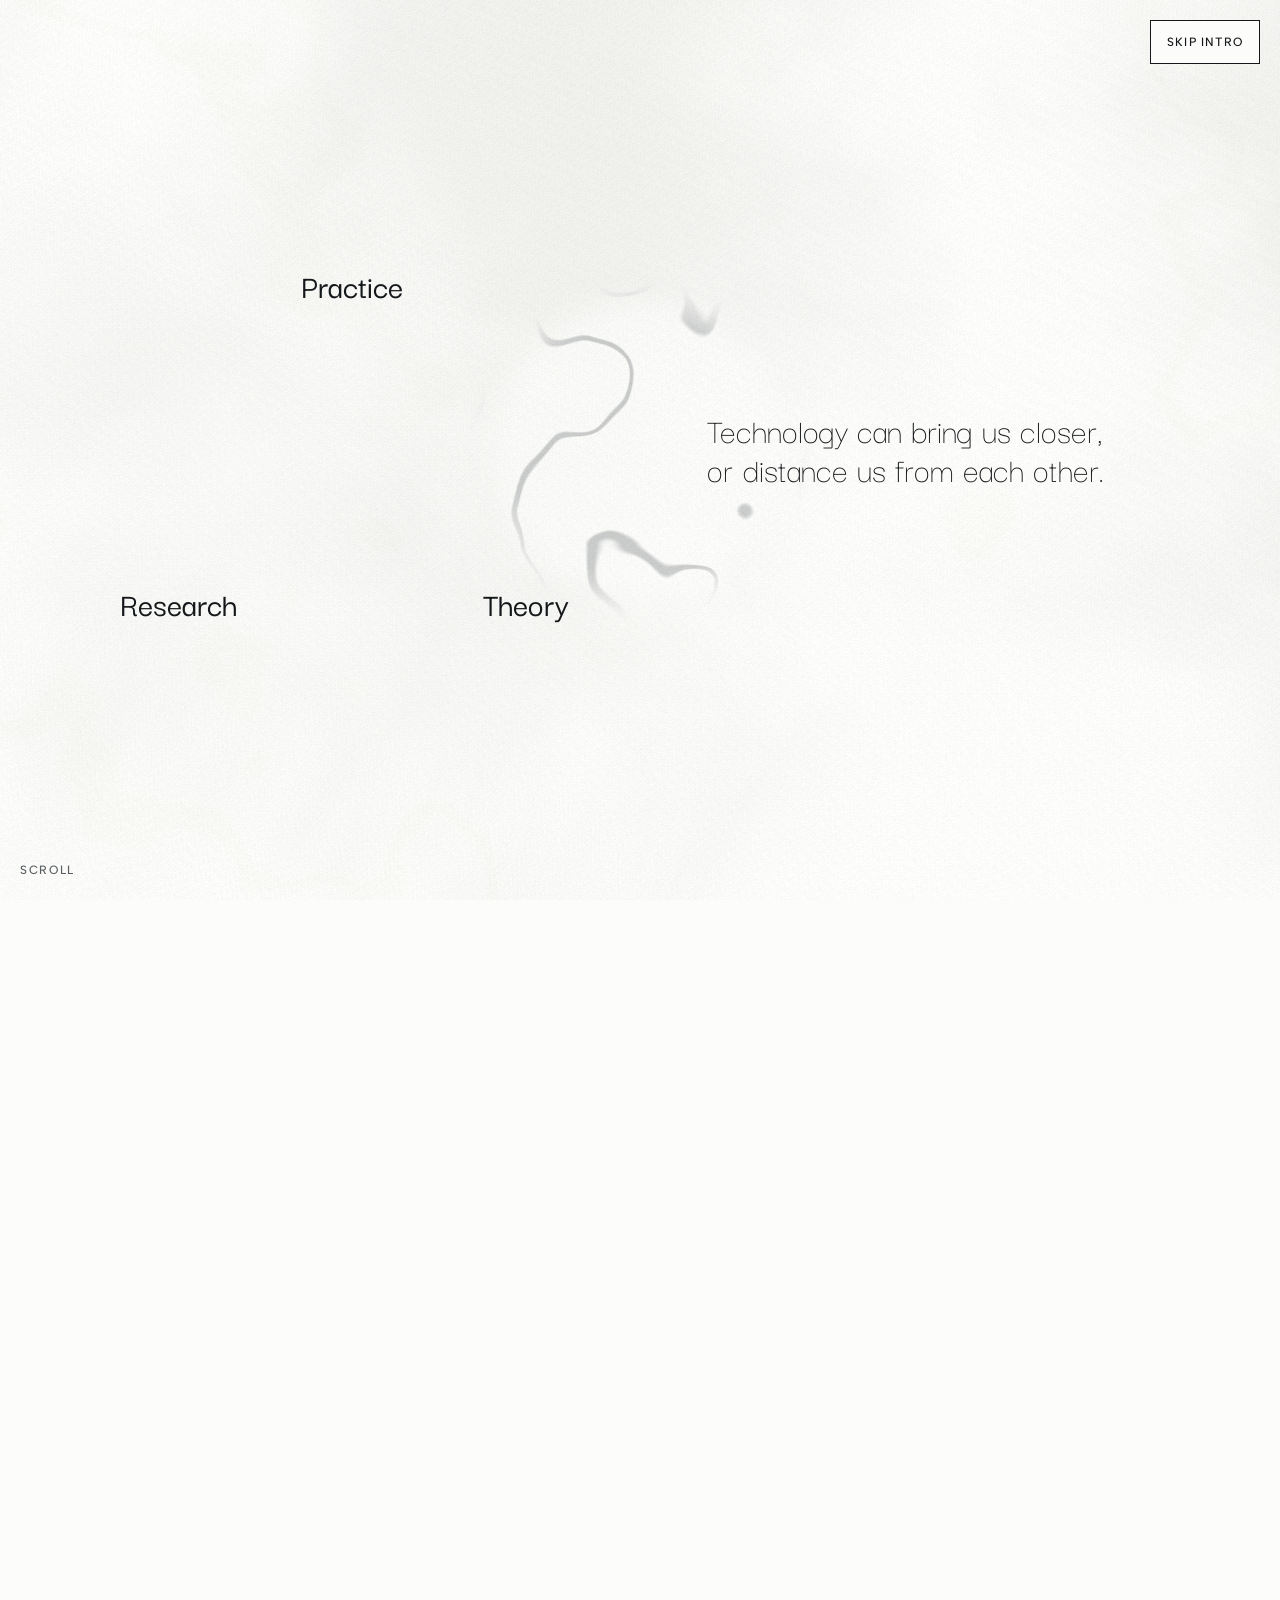
==== index.html @ 190698e1 "Add portfolio site and design materials The live site sits at the repo root for GitHub Pages: index." ====
<!doctype html>
<html lang="en" data-theme="land">
<head>
<meta charset="utf-8">
<meta name="viewport" content="width=device-width, initial-scale=1, viewport-fit=cover">
<title>Peter Huang — UX research &amp; design</title>
<meta name="description" content="Peter Huang: UX researcher with a background in psychology, digital media, and design. NYU, B.S. Applied Psychology. Based in Orange County, California.">
<meta property="og:title" content="Peter Huang — UX research &amp; design">
<meta property="og:description" content="How we design safer systems and more pleasurable experiences.">
<meta property="og:type" content="website">
<script>try{let t=localStorage.getItem('ph-theme');t={light:'land',dark:'sea',fx:'sky'}[t]||t;if(t)document.documentElement.dataset.theme=t}catch(e){}</script>
<link rel="preconnect" href="https://fonts.googleapis.com"><link rel="preconnect" href="https://fonts.gstatic.com" crossorigin>
<link rel="stylesheet" href="https://fonts.googleapis.com/css2?family=Albert+Sans:wght@400;500&family=Darker+Grotesque:wght@300;500;600&display=swap">
<link rel="stylesheet" href="shared/core.css">
<link rel="stylesheet" href="site/app.css">
</head>
<body>
<canvas class="fog" id="gl" aria-hidden="true"></canvas>
<header class="rail">
  <a class="home-link" href="#home" aria-label="Peter Huang, home"><span class="sig" aria-hidden="true"></span><span class="role">UX research &amp; design</span></a>
  <nav aria-label="Main"><ul class="nav4" id="nav4"></ul></nav>
  <nav class="sub" id="sub" aria-label="In this section" hidden><span class="track" aria-hidden="true"><i id="prog"></i></span><ol id="sub-list"></ol></nav>
  <div class="rail-foot"><a id="rail-mail" href="#contact"></a><a id="rail-cv" href="#" target="_blank" rel="noopener">Résumé (PDF)</a><button class="replay" id="replay" type="button">Replay intro</button></div>
  <div class="themes" role="group" aria-label="Theme"></div>
</header>
<main id="main" tabindex="-1"></main>
<section class="story" id="story" hidden aria-label="Introduction"></section>
<script src="shared/core.js"></script>
<script src="site/app.js"></script>
</body>
</html>
---- shared/core.css ----
/* Presence system — shared by every branch. Fog, ink and one lichen accent; square everything. */
:root{
  --fog:#DADDD7; --mist:#EEF0EB; --ink:#15181A; --graphite:#585E62; --lichen:#5F6E2E; --rule:#15181A38;
  --display:"Darker Grotesque","Albert Sans",ui-sans-serif,sans-serif;
  --body:"Albert Sans",ui-sans-serif,sans-serif;
  --gut:max(20px, env(safe-area-inset-left,0px));
  --gutR:max(20px, env(safe-area-inset-right,0px));
  color-scheme:light;
}
*{box-sizing:border-box;border-radius:0}
[hidden]{display:none!important}
html,body{margin:0}
body{background:var(--mist);color:var(--ink);font:400 16px/1.5 var(--body);overflow-x:hidden}
::selection{background:var(--lichen);color:var(--mist)}
canvas.fog{position:fixed;inset:0;width:100%;height:100%;display:block;z-index:0}
.name{font:600 22px/1 var(--display);letter-spacing:.01em;margin:0}
.role,.label{font:500 12px/1.2 var(--body);text-transform:uppercase;letter-spacing:.14em;color:var(--graphite)}

/* controls */
.btn{all:unset;box-sizing:border-box;cursor:pointer;min-height:44px;padding:0 16px;display:inline-flex;align-items:center;gap:10px;
  border:1px solid var(--ink);font:500 12px/1 var(--body);letter-spacing:.1em;text-transform:uppercase;background:var(--mist);color:var(--ink)}
.btn:hover,.btn[aria-pressed="true"],.btn[aria-expanded="true"]{background:var(--ink);color:var(--mist)}
.btn:focus-visible,button:focus-visible,a:focus-visible,input:focus-visible{outline:2px solid var(--lichen);outline-offset:3px}
.btn.is-off{cursor:not-allowed;opacity:.5}
.btn.is-off:hover{background:var(--mist);color:var(--ink)}
a{color:var(--ink);text-underline-offset:4px}

/* slide-over sheet */
.sheet{position:fixed;z-index:20;top:0;right:0;bottom:0;width:min(640px,100%);background:var(--mist);border-left:1px solid var(--ink);overflow:auto;
  padding:max(24px,env(safe-area-inset-top,0px)) var(--gutR) 48px 36px;
  transform:translateX(24px);opacity:0;visibility:hidden;transition:opacity .4s ease-out,transform .6s cubic-bezier(.2,.7,.2,1),visibility 0s .6s}
.sheet.on{opacity:1;transform:none;visibility:visible;transition:opacity .4s ease-out,transform .6s cubic-bezier(.2,.7,.2,1)}
.sheet-bar{display:flex;justify-content:space-between;align-items:center;gap:12px}
@media (max-width:700px){.sheet{padding-left:var(--gut)}}

/* case + profile content */
.c-t{font:500 clamp(48px,6vw,84px)/.9 var(--display);margin:48px 0 12px;text-wrap:balance;letter-spacing:-.005em}
.c-t.long{font-size:clamp(36px,4.2vw,58px);line-height:.95}
.c-line{font-size:18px;margin:0 0 28px;max-width:42ch}
.c-meta{display:grid;grid-template-columns:repeat(auto-fill,minmax(120px,1fr));gap:14px 20px;margin:0 0 28px;padding:16px 0;border-block:1px solid var(--rule)}
.c-meta div{display:grid;gap:4px} .c-meta dt{font:500 11px/1.3 var(--body);text-transform:uppercase;letter-spacing:.14em;color:var(--graphite)} .c-meta dd{margin:0;font-size:15px}
.fig{aspect-ratio:4/3;max-width:100%;border:1px solid var(--ink);display:grid;place-items:end start;padding:12px;margin:0 0 32px;
  background:repeating-linear-gradient(135deg,transparent 0 11px,#15181A1c 11px 12px);
  font:500 11px/1 var(--body);letter-spacing:.14em;text-transform:uppercase;color:var(--graphite)}
.c-sec{display:grid;grid-template-columns:120px minmax(0,1fr);gap:8px 24px;padding:20px 0;border-top:1px solid var(--rule)}
.c-sec h3{margin:0;font:500 12px/1.6 var(--body);text-transform:uppercase;letter-spacing:.14em;color:var(--graphite)}
.c-sec p{margin:0;max-width:62ch}
.c-paper{margin:24px 0 0}
@media (max-width:560px){.c-sec{grid-template-columns:1fr}}

/* profile */
.pf-top{display:grid;grid-template-columns:150px minmax(0,1fr);gap:24px;align-items:start;margin:0 0 12px}
.pf-top .fig{aspect-ratio:4/5;margin:0}
.me{list-style:none;margin:0;padding:0;display:grid;grid-template-columns:1fr 1fr;gap:12px 20px}
.me b{display:block;font:500 21px/1.05 var(--display)} .me span{font-size:13px;color:var(--graphite)}
@media (max-width:560px){.pf-top{grid-template-columns:1fr}.pf-top .fig{width:150px}}

.tracks{list-style:none;margin:0;padding:0;display:grid}
.trk{all:unset;box-sizing:border-box;cursor:pointer;width:100%;min-height:48px;display:grid;grid-template-columns:28px minmax(0,1fr) auto auto;gap:12px;align-items:center;
  border-bottom:1px solid var(--rule);padding:6px 0}
.trk:hover .tt{text-decoration:underline;text-underline-offset:4px}
.trk .tt{font:500 22px/1.1 var(--display)} .trk .tn{font-size:13px;color:var(--graphite)} .trk .td{font-size:13px;font-variant-numeric:tabular-nums;color:var(--graphite);min-width:36px;text-align:right}
.glyph{width:28px;height:28px;border:1px solid var(--ink);display:grid;place-items:center}
.glyph::before{content:"";width:9px;height:10px;background:var(--ink);clip-path:polygon(0 0,100% 50%,0 100%)}
.trk[aria-pressed="true"] .glyph{background:var(--ink)}
.trk[aria-pressed="true"] .glyph::before{background:var(--mist);clip-path:polygon(0 0,35% 0,35% 100%,0 100%,0 0,65% 0,100% 0,100% 100%,65% 100%,65% 0)}
.bar{display:grid;grid-template-columns:minmax(0,1fr) auto;gap:12px;align-items:center;padding-top:12px;font-size:13px;font-variant-numeric:tabular-nums;color:var(--graphite)}
.bar input{-webkit-appearance:none;appearance:none;width:100%;height:24px;background:transparent;margin:0;cursor:pointer}
.bar input::-webkit-slider-runnable-track{height:2px;background:linear-gradient(var(--ink),var(--ink)) 0/var(--p,0%) 100% no-repeat,var(--rule)}
.bar input::-moz-range-track{height:2px;background:var(--rule)} .bar input::-moz-range-progress{height:2px;background:var(--ink)}
.bar input::-webkit-slider-thumb{-webkit-appearance:none;width:10px;height:14px;background:var(--ink);margin-top:-6px;border:0}
.bar input::-moz-range-thumb{width:10px;height:14px;background:var(--ink);border:0;border-radius:0}

.photos{list-style:none;margin:0;padding:0;display:grid;grid-template-columns:repeat(3,1fr);gap:6px}
.ph{all:unset;cursor:pointer;display:block;aspect-ratio:1;overflow:hidden;border:1px solid transparent}
.ph img{width:100%;height:100%;object-fit:cover;display:block;transition:opacity .3s ease-out}
.ph:hover img{opacity:.82} .ph:focus-visible{outline:2px solid var(--lichen);outline-offset:2px}

.lb{position:fixed;inset:0;z-index:40;background:#15181Af2;display:grid;grid-template-rows:auto minmax(0,1fr);color:var(--mist);
  padding:max(16px,env(safe-area-inset-top,0px)) var(--gutR) max(16px,env(safe-area-inset-bottom,0px)) var(--gut)}
.lb-bar{display:flex;justify-content:space-between;align-items:center;gap:8px;font-size:13px;font-variant-numeric:tabular-nums}
.lb-bar div{display:flex;gap:8px}
.lb .btn{background:transparent;color:var(--mist);border-color:var(--mist)} .lb .btn:hover{background:var(--mist);color:var(--ink)}
.lb img{max-width:100%;max-height:100%;object-fit:contain;place-self:center;margin-top:16px}

/* design-system strip */
.spec{background:var(--mist);border:1px solid var(--ink);padding:12px;width:176px;font:500 11px/1.3 var(--body);letter-spacing:.06em;display:grid;gap:8px}
.sw{display:grid;grid-template-columns:22px 1fr;gap:8px;align-items:center;text-transform:uppercase}
.sw i{width:22px;height:22px;border:1px solid var(--ink)}
.spec .ty{border-top:1px solid var(--ink);padding-top:8px;display:grid;gap:2px}
.spec .ty b{font:600 26px/1 var(--display)} .spec .ty span{font:400 13px/1.2 var(--body)}

@media (prefers-reduced-motion:reduce){*{transition:none!important}}
---- site/app.css ----
/* Site — Split Pane. Rail with four buttons; one page of work at a time. Three themes from Peter's curated images. */
html[data-theme="land"]{--t0:#E8EAE4;--t1:#DADDD7;--t2:#E9DFD3;--t3:#D9CDBF;--glyph:#15181A;--mist:#FCFCFA;--fog:#DADDD7;--ink:#15181A;--graphite:#585E62;--lichen:#5F6E2E;--earth:#7A5636;--halo:#7A5636;--rule:#15181A33;color-scheme:light}
html[data-theme="sea"]{--mist:#0D3640;--fog:#1A5E68;--ink:#F5FCFA;--graphite:#DDEFEC;--lichen:#9FE0D2;--earth:#9FE0D2;--halo:#9FE0D2;--rule:#EEF8F630;--t0:#14505A;--t1:#1E6873;--t2:#2C7F86;--t3:#3F8C8F;--glyph:#EEF8F6;color-scheme:dark}
body{transition:background-color .5s ease-out,color .5s ease-out}
:root{--rail:min(30vw,360px)}
[tabindex="-1"]:focus{outline:none}

.rail{position:fixed;z-index:5;top:0;left:0;bottom:0;width:var(--rail);display:grid;grid-template-rows:auto auto 1fr auto auto;gap:24px;
  padding:max(28px,env(safe-area-inset-top,0px)) 28px max(24px,env(safe-area-inset-bottom,0px)) var(--gut)}
.home-link{text-decoration:none;display:block;color:var(--ink)}
.sig{display:block;width:min(100%,190px);aspect-ratio:414/143;background:var(--ink);-webkit-mask:url(../media/signature.png) left center/contain no-repeat;mask:url(../media/signature.png) left center/contain no-repeat}
.home-link .role{display:block;margin-top:12px}
.home-link:hover .sig{opacity:.75}
.nav4{display:grid;gap:6px;margin:0;padding:0;list-style:none}
.nav4 a{display:flex;justify-content:space-between;align-items:center;min-height:48px;padding:0 14px;border:1px solid var(--ink);text-decoration:none;
  font:500 13px/1 var(--body);letter-spacing:.1em;text-transform:uppercase;background:var(--mist);color:var(--ink);transition:background .2s,color .2s}
.nav4 a span{font-variant-numeric:tabular-nums;color:var(--graphite);letter-spacing:.04em}
.nav4 a:hover{background:var(--fog)}
.nav4 a[aria-current="page"]{background:var(--ink);color:var(--mist)} .nav4 a[aria-current="page"] span{color:var(--mist);opacity:.7}
.sub{display:grid;grid-template-columns:2px minmax(0,1fr);gap:0 16px;align-content:start}
.sub .track{background:var(--rule);position:relative} .sub .track i{position:absolute;inset:0;background:var(--ink);transform-origin:top;transform:scaleY(var(--p,0))}
.sub ol{list-style:none;margin:0;padding:0;display:grid;gap:2px}
.sub a{display:flex;align-items:center;min-height:32px;text-decoration:none;color:var(--graphite);font:500 20px/1.1 var(--display);transition:color .2s,transform .4s cubic-bezier(.2,.7,.2,1)}
.sub a:hover{color:var(--ink)} .sub a[aria-current="page"],.sub a.on{color:var(--ink);transform:translateX(6px)}
.rail-foot{display:grid;gap:0;font-size:14px;align-content:end}
.rail-foot a{color:var(--ink);display:flex;align-items:center;min-height:44px;width:max-content;max-width:100%;overflow-wrap:anywhere}
.replay{all:unset;cursor:pointer;font-size:13px;color:var(--graphite);text-decoration:underline;text-underline-offset:4px;width:max-content;min-height:44px;display:flex;align-items:center}
.replay:hover{color:var(--ink)}

/* theme toggle: one square swatch, split into the two colours of the theme it switches to */
.themes{display:flex;gap:6px}
.th{all:unset;box-sizing:border-box;cursor:pointer;width:44px;height:44px;border:1px solid var(--ink);padding:3px;background:var(--mist);display:grid}
.th i{display:block;width:100%;height:100%}
.th:focus-visible{outline:2px solid var(--lichen);outline-offset:3px}
.th[data-t="land"] i{background:linear-gradient(135deg,#DADDD7 0 50%,#7A5636 50%)}
.th[data-t="sea"] i{background:linear-gradient(135deg,#0D3640 0 50%,#7FD3D6 50%)}

main{position:relative;z-index:1;margin-left:var(--rail);width:min(860px,calc(100% - var(--rail)));
  padding:max(28px,env(safe-area-inset-top,0px)) var(--gutR) 24vh 44px;outline:none}
.page{animation:pagein .55s cubic-bezier(.2,.7,.2,1)}
.page.leaving{animation:pageout .22s ease-in forwards}
@keyframes pagein{from{opacity:0;transform:translateY(10px)}to{opacity:1;transform:none}}
@keyframes pageout{to{opacity:0;transform:translateY(-6px)}}

.ph1{font:300 clamp(56px,7vw,112px)/.88 var(--display);margin:0 0 14px;letter-spacing:-.01em;text-wrap:balance}
.greet{font-size:clamp(52px,6.4vw,104px);max-width:12ch}
.greet span{display:block}
.mission{font-size:clamp(19px,1.7vw,24px);line-height:1.4;max-width:34ch;margin:22px 0 22px}
.cred{list-style:none;margin:0 0 64px;padding:0;display:flex;flex-wrap:wrap;gap:6px 0;font:500 12px/1.4 var(--body);letter-spacing:.12em;text-transform:uppercase;color:var(--graphite)}
.cred li:not(:last-child)::after{content:"·";margin:0 10px}
.ph1+.label,.ph1+.work{margin-top:40px}
.lede{font-size:clamp(18px,1.6vw,22px);line-height:1.4;max-width:36ch;margin:0 0 56px}
.idx{list-style:none;margin:0 0 56px;padding:0}
.idx li{border-top:1px solid var(--rule)} .idx li:last-child{border-bottom:1px solid var(--rule)}
.idx a{display:grid;grid-template-columns:minmax(0,1fr) auto;gap:20px;align-items:baseline;padding:14px 0;text-decoration:none;min-height:44px;color:var(--ink)}
.idx .t{font:500 clamp(24px,2.6vw,38px)/1.02 var(--display);transition:transform .45s cubic-bezier(.2,.7,.2,1)}
.idx .k{font:500 12px/1 var(--body);letter-spacing:.14em;text-transform:uppercase;color:var(--graphite);white-space:nowrap}
.idx a:hover .t,.idx a:focus-visible .t{transform:translateX(10px)}
.idx-h{display:flex;justify-content:space-between;align-items:baseline;margin:0 0 8px}
.idx-h a{font-size:14px;color:var(--ink);display:inline-flex;align-items:center;min-height:44px}
.group{margin:64px 0 0}

.work{padding:36px 0 44px;border-top:1px solid var(--rule)}
.work h2{margin:0 0 10px;font:300 clamp(52px,6vw,92px)/.9 var(--display);text-wrap:balance}
.work.r h2{font:500 clamp(30px,3.2vw,48px)/1 var(--display)}
.work .line{margin:0 0 20px;font-size:18px;max-width:46ch}
.work .fig{aspect-ratio:16/9;margin:0 0 20px}
.row{display:flex;flex-wrap:wrap;gap:12px 28px;align-items:center}
.tag{font:500 12px/1 var(--body);letter-spacing:.14em;text-transform:uppercase;color:var(--graphite)}

.back{margin:0 0 8px}
.case .c-t{margin-top:28px}
.case .fig.hero{aspect-ratio:16/9}
.pager{display:grid;grid-template-columns:1fr 1fr;gap:6px;margin-top:56px}
.pager a{display:grid;gap:6px;padding:18px;border:1px solid var(--ink);text-decoration:none;min-height:44px;color:var(--ink)}
.pager a:hover{background:var(--ink);color:var(--mist)} .pager a:hover .label{color:var(--mist)}
.pager a:last-child{text-align:right}
.pager b{font:500 26px/1 var(--display)}

/* résumé */
.cv{display:grid;gap:22px}
.cv-top{display:flex;justify-content:space-between;align-items:center;gap:12px;margin:0;font-size:14px;color:var(--graphite)}
.cv-list{list-style:none;margin:0;padding:0;display:grid;gap:18px}
.cv-h{display:flex;justify-content:space-between;gap:12px;align-items:baseline}
.cv-h b{font:500 22px/1.1 var(--display)} .cv-h span{font-size:13px;color:var(--graphite);white-space:nowrap;font-variant-numeric:tabular-nums}
.cv-org{margin:2px 0 6px;font-size:14px;color:var(--graphite)}
.cv ul{margin:0;padding-left:18px;font-size:15px;display:grid;gap:3px}
.cv-ed p{margin:4px 0 0;font-size:15px} .cv-muted{color:var(--graphite);font-size:14px!important}
.cv-skills{margin:0;display:grid;gap:10px} .cv-skills dt{font:500 11px/1.6 var(--body);text-transform:uppercase;letter-spacing:.14em;color:var(--graphite)} .cv-skills dd{margin:0;font-size:15px}

.contact-mail{display:flex;flex-wrap:wrap;gap:12px;align-items:center;margin:0 0 40px}
.contact-mail output{font:300 clamp(22px,6.2vw,54px)/1 var(--display);user-select:all;word-break:break-all}
.kv{display:grid;grid-template-columns:140px minmax(0,1fr);gap:0;margin:0;border-top:1px solid var(--rule)}
.kv dt,.kv dd{margin:0;padding:16px 0;border-bottom:1px solid var(--rule)}
.kv dt{font:500 12px/1.6 var(--body);text-transform:uppercase;letter-spacing:.14em;color:var(--graphite)}
.kv a{color:var(--ink);display:inline-flex;align-items:center;min-height:44px}
.kv dd{padding:6px 0}
.toast{position:fixed;z-index:30;left:50%;bottom:max(24px,env(safe-area-inset-bottom,0px));transform:translateX(-50%);background:var(--ink);color:var(--mist);padding:12px 16px;font-size:14px}

/* first-visit story */
.story-mode .rail,.story-mode main{display:none}
.story{position:relative;z-index:2}
.story-stage{position:sticky;top:0;height:100vh;height:100dvh;display:grid;grid-template-columns:minmax(0,1.2fr) minmax(0,1fr);align-items:center;gap:24px;
  padding:max(24px,env(safe-area-inset-top,0px)) var(--gutR) max(24px,env(safe-area-inset-bottom,0px)) var(--gut)}
.story-vis{position:relative;width:100%;max-width:620px;aspect-ratio:1;justify-self:center;max-height:72vh}
.story-svg{position:absolute;inset:0;width:100%;height:100%;overflow:visible}
.story-stage .ln{fill:none;stroke:var(--ink);stroke-width:2;stroke-linecap:round;stroke-linejoin:round}
.story-stage .halo{fill:none;stroke:var(--halo);stroke-width:9;stroke-linecap:round;stroke-linejoin:round;opacity:.3;filter:url(#soft)}
.story-copy{display:grid;gap:22px;align-content:center;justify-items:start;max-width:520px}
.story-line{margin:0;font:300 clamp(30px,3.4vw,52px)/1.04 var(--display);transition:opacity .35s ease-out,transform .5s cubic-bezier(.2,.7,.2,1)}
.story-line.swap{opacity:0;transform:translateY(8px)}
.story-count{display:none;font:500 12px/1 var(--body);letter-spacing:.14em;color:var(--graphite);font-variant-numeric:tabular-nums}
.story-skip{position:fixed;z-index:6;top:max(20px,env(safe-area-inset-top,0px));right:max(20px,env(safe-area-inset-right,0px))}
.story-hint{position:fixed;z-index:6;left:var(--gut);bottom:max(24px,env(safe-area-inset-bottom,0px));font:500 12px/1 var(--body);letter-spacing:.14em;text-transform:uppercase;color:var(--graphite);transition:opacity .4s}
.story-enter[hidden]{display:none}

@media (max-width:860px){
  :root{--rail:0px}
  .rail{position:sticky;top:0;width:auto;bottom:auto;grid-template-columns:1fr auto;grid-template-rows:auto;align-items:center;gap:0 12px;padding:max(10px,env(safe-area-inset-top,0px)) var(--gutR) 10px var(--gut);background:var(--mist);border-bottom:1px solid var(--rule)}
  .sig{width:112px} .home-link .role{display:none}
  .sub,.rail-foot{display:none}
  .themes{grid-column:2;grid-row:1}
  .rail>nav[aria-label="Main"]{grid-column:1/-1}
  .nav4{position:fixed;left:0;right:0;bottom:0;grid-template-columns:repeat(4,1fr);gap:0;background:var(--mist);border-top:1px solid var(--ink);
    padding:0 env(safe-area-inset-right,0px) env(safe-area-inset-bottom,0px) env(safe-area-inset-left,0px)}
  .nav4 a{justify-content:center;border:0;border-right:1px solid var(--rule);min-height:56px;font-size:11px;padding:0 4px}
  .nav4 li:last-child a{border-right:0} .nav4 a span{display:none}
      main{margin-left:0;width:auto;padding:24px var(--gutR) 120px var(--gut)}
  .pager{grid-template-columns:1fr} .pager a:last-child{text-align:left}
  .kv{grid-template-columns:1fr} .kv dt{padding-bottom:0;border:0}
  .story-stage{grid-template-columns:1fr;grid-template-rows:minmax(0,1fr) auto;align-items:end;padding-top:72px}
  .story-vis{max-height:none;width:min(100%,52vh)}
  .story-copy{padding-bottom:40px}
}
@media (prefers-reduced-motion:reduce){.page,.page.leaving{animation:none}.story-line{transition:none}}

/* profile */
@media (min-width:561px){.pf-top{grid-template-columns:150px minmax(0,1fr)}}
.pf-about p{margin:0 0 12px;max-width:58ch}
.pf-skills{margin:0;display:grid;gap:10px} .pf-skills dt{font:500 22px/1.1 var(--display)} .pf-skills dd{margin:2px 0 0;font-size:15px;color:var(--graphite)}
.pf-memory p,.pf-long p{margin:0 0 14px;max-width:62ch}
.pf-q{font:300 clamp(28px,3vw,40px)/1.05 var(--display)!important;margin:0 0 18px!important;max-width:22ch!important;text-wrap:balance}
.pf-note{display:block;margin-top:10px;font-size:15px;color:var(--graphite)}


/* story: generic app tiles and diagram labels */
.tiles{position:absolute;inset:0}
.tile{position:absolute;width:22%;aspect-ratio:1;display:grid;place-items:center;border:1px solid var(--ink);background:var(--t0);opacity:0;will-change:transform,opacity}
.tile.t1{background:var(--t1)} .tile.t2{background:var(--t2)} .tile.t3{background:var(--t3)}
.tile svg{width:52%;height:52%;fill:none;stroke:var(--glyph);stroke-width:2.2;stroke-linejoin:round;stroke-linecap:round}
.story-svg text{font:500 22px var(--display);fill:var(--ink);opacity:0;transition:opacity .3s}
.story-line{font-size:clamp(26px,2.8vw,44px)!important;line-height:1.08!important;text-wrap:balance}
/* profile media */
.pf-portrait{display:block;width:100%;height:auto;aspect-ratio:1;object-fit:cover;border:1px solid var(--ink);align-self:start}
.me-photos{grid-template-columns:repeat(3,1fr)}
.pf-teal p{font:300 clamp(22px,2.2vw,30px)/1.2 var(--display);max-width:30ch}

/* profile: experience and photos */
.xps{display:grid;gap:26px}
.xp-d{margin:10px 0 0;display:grid;gap:10px}
.xp-d dt{font:500 11px/1.6 var(--body);text-transform:uppercase;letter-spacing:.14em;color:var(--graphite)}
.xp-d dd{margin:0;font-size:15px;max-width:62ch}
.pf-photos{padding:20px 0;border-top:1px solid var(--rule)}
.pf-sub{margin-top:18px!important}
.story-stage.solo{grid-template-columns:minmax(0,1fr)}
.story-stage.solo .story-vis{display:none}
.story-stage.solo .story-copy{justify-self:center;align-self:center;max-width:760px}
.story-stage.solo .story-line{font-size:clamp(30px,3.6vw,56px)!important}
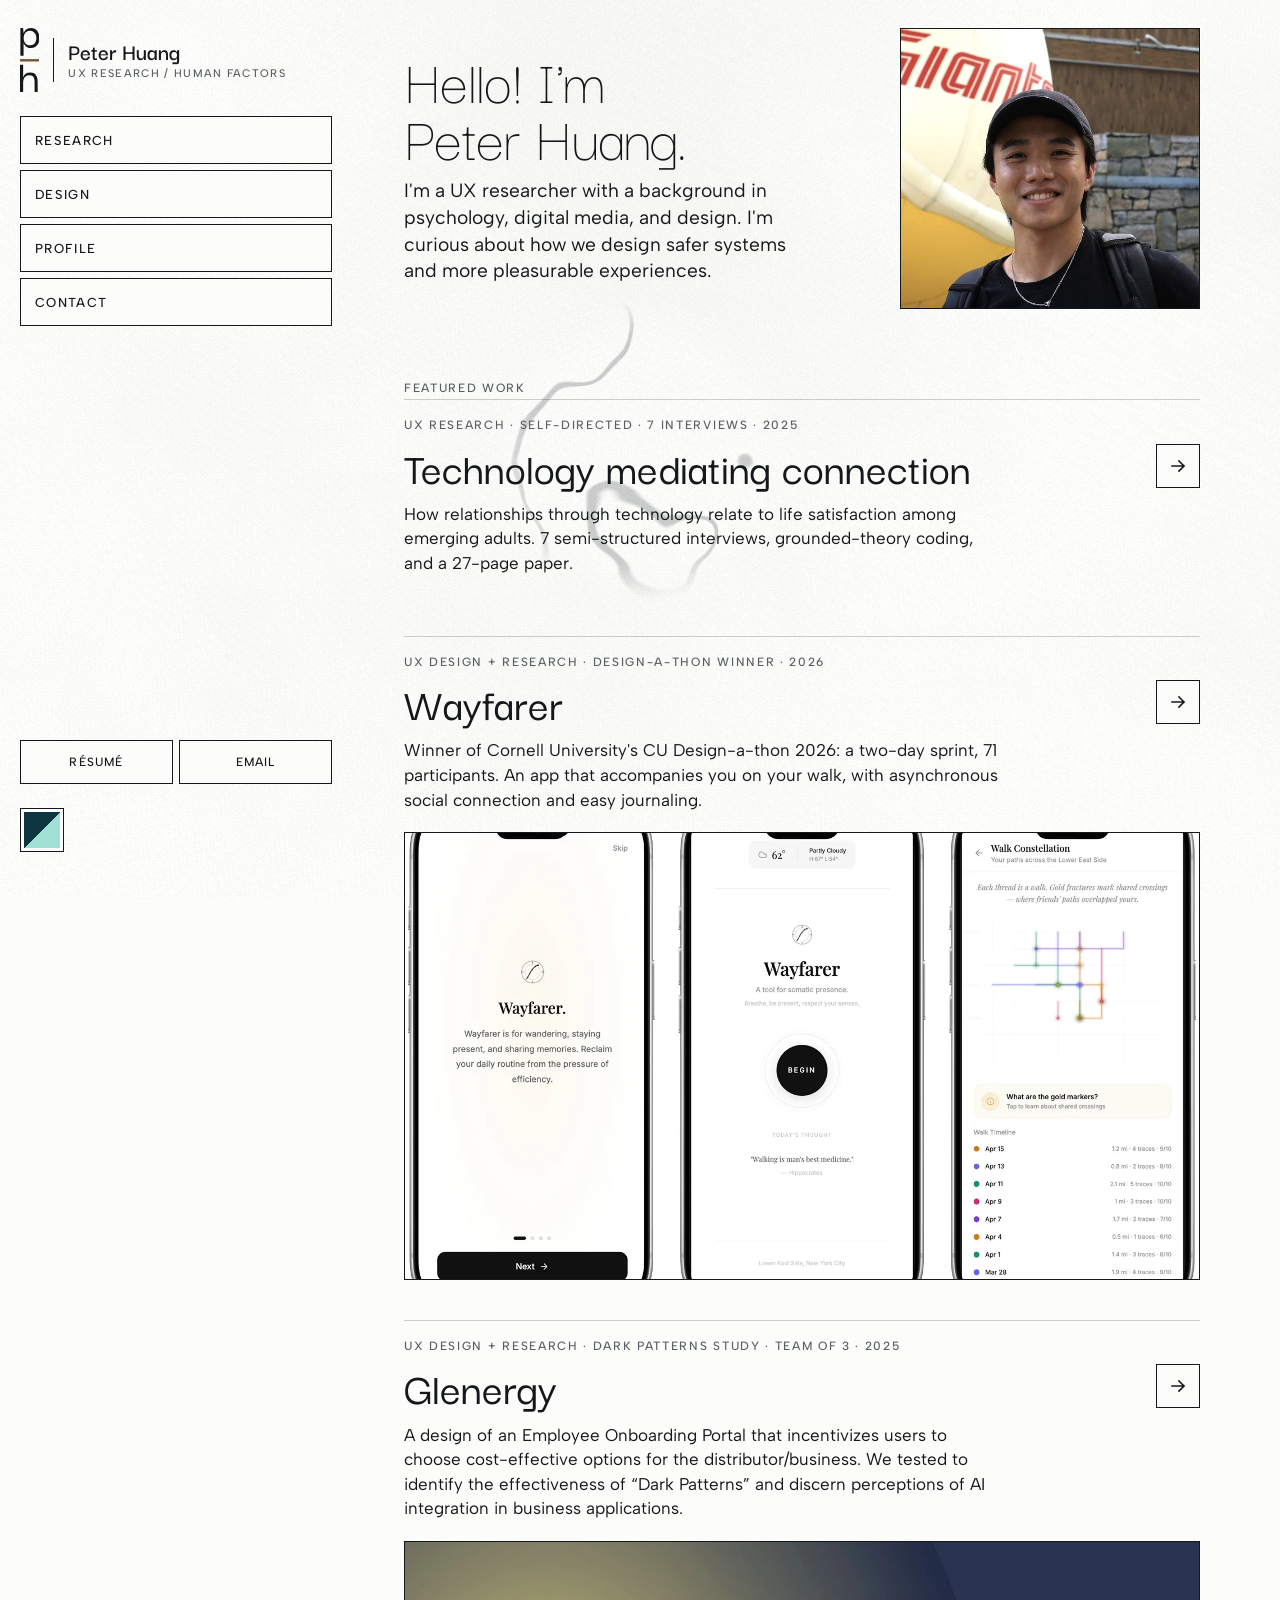
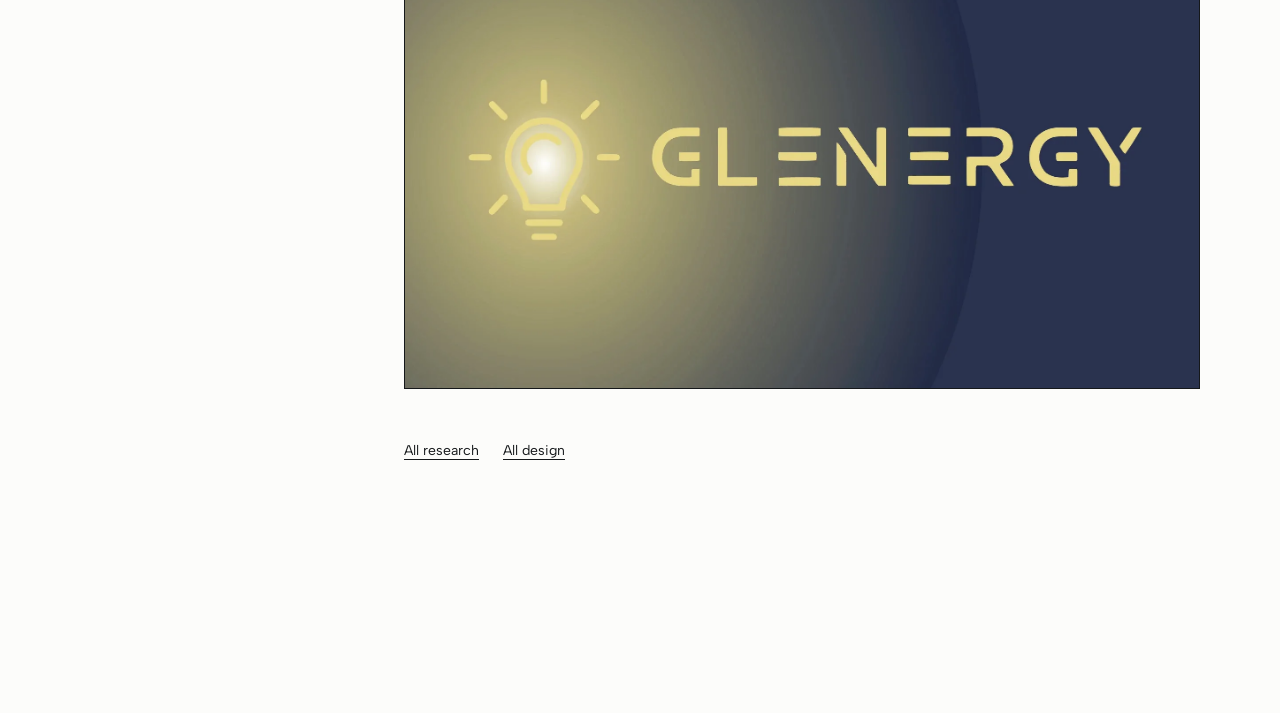
==== commit f9c92cea: "Sync portfolio v19 from the claude.ai artifact - Chorvivo is no longer a project page or featured sl" ====
--- a/index.html
+++ b/index.html
@@ -3,11 +3,14 @@
 <head>
 <meta charset="utf-8">
 <meta name="viewport" content="width=device-width, initial-scale=1, viewport-fit=cover">
-<title>Peter Huang — UX research &amp; design</title>
+<title>Peter Huang — UX research / human factors</title>
 <meta name="description" content="Peter Huang: UX researcher with a background in psychology, digital media, and design. NYU, B.S. Applied Psychology. Based in Orange County, California.">
-<meta property="og:title" content="Peter Huang — UX research &amp; design">
-<meta property="og:description" content="How we design safer systems and more pleasurable experiences.">
+<meta property="og:title" content="Peter Huang — UX research / human factors">
+<meta property="og:description" content="UX researcher with a background in psychology, digital media, and design.">
 <meta property="og:type" content="website">
+<link rel="icon" type="image/svg+xml" href="media/favicon.svg?v=19">
+<link rel="icon" type="image/png" sizes="32x32" href="media/favicon-32.png?v=19">
+<link rel="apple-touch-icon" href="media/apple-touch-icon.png?v=19">
 <script>try{let t=localStorage.getItem('ph-theme');t={light:'land',dark:'sea',fx:'sky'}[t]||t;if(t)document.documentElement.dataset.theme=t}catch(e){}</script>
 <link rel="preconnect" href="https://fonts.googleapis.com"><link rel="preconnect" href="https://fonts.gstatic.com" crossorigin>
 <link rel="stylesheet" href="https://fonts.googleapis.com/css2?family=Albert+Sans:wght@400;500&family=Darker+Grotesque:wght@300;500;600&display=swap">
@@ -17,10 +20,14 @@
 <body>
 <canvas class="fog" id="gl" aria-hidden="true"></canvas>
 <header class="rail">
-  <a class="home-link" href="#home" aria-label="Peter Huang, home"><span class="sig" aria-hidden="true"></span><span class="role">UX research &amp; design</span></a>
+  <a class="home-link" href="#home" aria-label="Peter Huang, home">
+    <svg class="mark" viewBox="42 555 402 1328" aria-hidden="true"><path d="M265 972Q226 972 199 958.5Q172 945 154.5 927Q137 909 128.5 893Q120 877 118 872H116V1130H50V555H105L116 657H118Q120 652 128 636Q136 620 152.5 601Q169 582 196.5 568.5Q224 555 265 555Q324 555 364 582Q404 609 424 656.5Q444 704 444 765Q444 825 423.5 872Q403 919 363 945.5Q323 972 265 972ZM252 915Q299 915 327.5 893Q356 871 368.5 836.5Q381 802 381 764Q381 725 367 691Q353 657 323.5 635.5Q294 614 246 614Q207 614 178 632Q149 650 133.5 684Q118 718 118 764Q118 810 134.5 844.5Q151 879 181.5 897Q212 915 252 915Z"/><rect x="42" y="1200" width="402" height="50"/><path d="M42 1883V1320H107V1577H109Q111 1572 118.5 1555.5Q126 1539 142 1521Q158 1503 185 1489.5Q212 1476 253 1476Q295 1476 323 1488.5Q351 1501 368 1523Q385 1545 393.5 1572.5Q402 1600 405 1628Q408 1656 408 1682V1883H345V1682Q345 1638 335.5 1604.5Q326 1571 302.5 1552.5Q279 1534 235 1534Q189 1534 161 1555.5Q133 1577 120 1612.5Q107 1648 107 1690V1883Z"/></svg>
+    <span class="lock-div" aria-hidden="true"></span>
+    <span class="lock-txt" aria-hidden="true"><span class="lock-name">Peter Huang</span><span class="role">UX research / human factors</span></span>
+  </a>
   <nav aria-label="Main"><ul class="nav4" id="nav4"></ul></nav>
   <nav class="sub" id="sub" aria-label="In this section" hidden><span class="track" aria-hidden="true"><i id="prog"></i></span><ol id="sub-list"></ol></nav>
-  <div class="rail-foot"><a id="rail-mail" href="#contact"></a><a id="rail-cv" href="#" target="_blank" rel="noopener">Résumé (PDF)</a><button class="replay" id="replay" type="button">Replay intro</button></div>
+  <div class="rail-foot" id="rail-foot"></div>
   <div class="themes" role="group" aria-label="Theme"></div>
 </header>
 <main id="main" tabindex="-1"></main>
@@ -29,3 +36,5 @@
 <script src="site/app.js"></script>
 </body>
 </html>
+
+</body></html>
--- a/shared/core.css
+++ b/shared/core.css
@@ -46,7 +46,7 @@
 .c-sec h3{margin:0;font:500 12px/1.6 var(--body);text-transform:uppercase;letter-spacing:.14em;color:var(--graphite)}
 .c-sec p{margin:0;max-width:62ch}
 .c-paper{margin:24px 0 0}
-@media (max-width:560px){.c-sec{grid-template-columns:1fr}}
+@media (max-width:560px){.c-sec{grid-template-columns:minmax(0,1fr)}}
 
 /* profile */
 .pf-top{display:grid;grid-template-columns:150px minmax(0,1fr);gap:24px;align-items:start;margin:0 0 12px}
@@ -64,12 +64,12 @@
 .glyph::before{content:"";width:9px;height:10px;background:var(--ink);clip-path:polygon(0 0,100% 50%,0 100%)}
 .trk[aria-pressed="true"] .glyph{background:var(--ink)}
 .trk[aria-pressed="true"] .glyph::before{background:var(--mist);clip-path:polygon(0 0,35% 0,35% 100%,0 100%,0 0,65% 0,100% 0,100% 100%,65% 100%,65% 0)}
-.bar{display:grid;grid-template-columns:minmax(0,1fr) auto;gap:12px;align-items:center;padding-top:12px;font-size:13px;font-variant-numeric:tabular-nums;color:var(--graphite)}
-.bar input{-webkit-appearance:none;appearance:none;width:100%;height:24px;background:transparent;margin:0;cursor:pointer}
-.bar input::-webkit-slider-runnable-track{height:2px;background:linear-gradient(var(--ink),var(--ink)) 0/var(--p,0%) 100% no-repeat,var(--rule)}
-.bar input::-moz-range-track{height:2px;background:var(--rule)} .bar input::-moz-range-progress{height:2px;background:var(--ink)}
-.bar input::-webkit-slider-thumb{-webkit-appearance:none;width:10px;height:14px;background:var(--ink);margin-top:-6px;border:0}
-.bar input::-moz-range-thumb{width:10px;height:14px;background:var(--ink);border:0;border-radius:0}
+.seekbar{display:grid;grid-template-columns:minmax(0,1fr) auto;gap:12px;align-items:center;padding-top:12px;font-size:13px;font-variant-numeric:tabular-nums;color:var(--graphite)}
+.seekbar input{-webkit-appearance:none;appearance:none;width:100%;height:24px;background:transparent;margin:0;cursor:pointer}
+.seekbar input::-webkit-slider-runnable-track{height:2px;background:linear-gradient(var(--ink),var(--ink)) 0/var(--p,0%) 100% no-repeat,var(--rule)}
+.seekbar input::-moz-range-track{height:2px;background:var(--rule)} .seekbar input::-moz-range-progress{height:2px;background:var(--ink)}
+.seekbar input::-webkit-slider-thumb{-webkit-appearance:none;width:10px;height:14px;background:var(--ink);margin-top:-6px;border:0}
+.seekbar input::-moz-range-thumb{width:10px;height:14px;background:var(--ink);border:0;border-radius:0}
 
 .photos{list-style:none;margin:0;padding:0;display:grid;grid-template-columns:repeat(3,1fr);gap:6px}
 .ph{all:unset;cursor:pointer;display:block;aspect-ratio:1;overflow:hidden;border:1px solid transparent}
@@ -91,3 +91,70 @@
 .spec .ty b{font:600 26px/1 var(--display)} .spec .ty span{font:400 13px/1.2 var(--body)}
 
 @media (prefers-reduced-motion:reduce){*{transition:none!important}}
+.c-wip{margin:8px 0 0;padding:8px 0 20px;display:grid;gap:8px;max-width:62ch}
+
+/* rich case study */
+.c-kick{margin:28px 0 0;font:500 12px/1.4 var(--body);letter-spacing:.14em;text-transform:uppercase;color:var(--graphite)}
+.c-kick+.c-t{margin-top:10px}
+.c-lede{font-size:16px;margin:-12px 0 28px;max-width:56ch;color:var(--graphite)}
+.c-stats{display:grid;grid-template-columns:repeat(3,minmax(0,1fr));gap:6px;margin:0 0 28px}
+.c-stats div{border:1px solid var(--ink);padding:14px 16px;display:grid;gap:4px;align-content:start}
+.c-stats dt{font:500 clamp(26px,2.6vw,36px)/1 var(--display)} .c-stats dd{margin:0;font-size:13px;color:var(--graphite)}
+.cf{margin:0;display:grid;gap:8px}
+.cf-z{all:unset;cursor:zoom-in;display:block;border:1px solid var(--rule);background:#fff}
+.cf-z:focus-visible{outline:2px solid var(--lichen);outline-offset:3px}
+.cf img{display:block;width:100%;height:auto}
+.cf figcaption{font:500 11px/1.4 var(--body);letter-spacing:.14em;text-transform:uppercase;color:var(--graphite)}
+.cf-hero{margin:0 0 28px}
+.cb-b>p{margin:0 0 12px;max-width:62ch} .cb-b>p:last-child{margin-bottom:0}
+.c-quote{margin:0;font:400 clamp(24px,2.4vw,32px)/1.15 var(--display);max-width:28ch;text-wrap:balance}
+.c-pivot{border-left:3px solid var(--ink);padding:4px 0 4px 16px;font-weight:500}
+.c-items{list-style:none;margin:0;padding:0;display:grid;gap:16px;counter-reset:ci}
+.c-items li{display:grid;grid-template-columns:28px minmax(0,1fr);gap:2px 8px;counter-increment:ci}
+.c-items li::before{content:counter(ci,decimal-leading-zero);grid-row:1/3;font:500 12px/1.9 var(--body);color:var(--graphite);font-variant-numeric:tabular-nums}
+.c-items b{font:500 22px/1.15 var(--display)} .c-items p{margin:0;max-width:60ch}
+.c-figs{display:grid;gap:24px;margin:4px 0 28px}
+.c-links{display:flex;flex-wrap:wrap;gap:6px}
+.c-gal{list-style:none;margin:4px 0 28px;padding:0;display:grid;grid-template-columns:1fr 1fr;gap:6px}
+@media (max-width:560px){.c-stats{grid-template-columns:1fr}.c-gal{grid-template-columns:1fr}.c-items li{grid-template-columns:1fr}.c-items li::before{grid-row:auto}}
+
+/* research case: steps, table, themes, findings, implications, paper */
+.c-note{color:var(--graphite)}
+.c-steps{margin:0;padding:0;list-style:none;counter-reset:st;display:grid;gap:0;max-width:62ch}
+.c-steps li{counter-increment:st;display:grid;grid-template-columns:36px minmax(0,1fr);padding:10px 0;border-bottom:1px solid var(--rule)}
+.c-steps li:first-child{padding-top:0}
+.c-steps li::before{content:counter(st,decimal-leading-zero);font:500 12px/1.9 var(--body);color:var(--graphite);font-variant-numeric:tabular-nums}
+.c-tbl-w{overflow-x:auto;max-width:100%}
+.c-tbl{border-collapse:collapse;width:100%;font-size:15px;font-variant-numeric:tabular-nums}
+.c-tbl caption{text-align:left;font:500 11px/1.4 var(--body);letter-spacing:.14em;text-transform:uppercase;color:var(--graphite);padding:0 0 10px}
+.c-tbl th{font:500 11px/1.3 var(--body);letter-spacing:.1em;text-transform:uppercase;color:var(--graphite);text-align:left;padding:8px 12px 8px 0;border-bottom:1px solid var(--ink);vertical-align:bottom}
+.c-tbl td{padding:9px 12px 9px 0;border-bottom:1px solid var(--rule)}
+.c-tbl .n{text-align:right;width:1%;white-space:nowrap;padding-right:20px}
+.c-themes{display:grid;gap:6px;margin:4px 0 28px}
+.c-theme{border:1px solid var(--ink);padding:20px}
+.c-theme h4{margin:0 0 14px;font:500 clamp(24px,2.4vw,32px)/1.05 var(--display);display:grid;gap:6px}
+.c-theme h4 span{font:500 11px/1 var(--body);letter-spacing:.14em;text-transform:uppercase;color:var(--graphite)}
+.c-theme dl{margin:0;display:grid}
+.c-code{display:grid;grid-template-columns:minmax(0,200px) minmax(0,1fr);gap:4px 24px;padding:14px 0;border-top:1px solid var(--rule)}
+.c-code dt{font:500 20px/1.1 var(--display);grid-row:span 9}
+.c-code dd{margin:0}
+.c-code .def{font-size:13px;color:var(--graphite)}
+.c-code blockquote{margin:6px 0 0;padding-left:14px;border-left:2px solid var(--rule);font-size:15px;line-height:1.55;max-width:60ch}
+.c-split{display:grid;grid-template-columns:1fr 1fr;gap:6px;margin:12px 0 0}
+.c-split>div{border:1px solid var(--ink);padding:16px;display:grid;gap:10px;align-content:start}
+.c-split ul{margin:0;padding:0;list-style:none;display:grid;gap:4px}
+.c-split li{font:500 22px/1.15 var(--display)}
+.c-split .neg{background:repeating-linear-gradient(135deg,transparent 0 11px,var(--rule) 11px 12px)}
+.c-chips{list-style:none;margin:4px 0 14px;padding:0;display:grid;grid-template-columns:1fr 1fr;gap:6px}
+.c-chips li{border:1px solid var(--ink);padding:12px 14px;font:500 19px/1.15 var(--display)}
+.c-paper-card{display:grid;grid-template-columns:minmax(0,220px) minmax(0,1fr);gap:20px;align-items:start}
+.c-paper-cov{display:block;border:1px solid var(--rule);background:#fff}
+.c-paper-cov img{display:block;width:100%;height:auto}
+.c-paper-card b{display:block;font:500 22px/1.15 var(--display);margin:10px 0 4px}
+.c-paper-card p{margin:0}
+.c-paper-meta{display:block;font-size:13px;color:var(--graphite);margin-bottom:14px}
+@media (max-width:640px){.c-code{grid-template-columns:1fr}.c-code dt{grid-row:auto}.c-split,.c-chips,.c-paper-card{grid-template-columns:1fr}.c-paper-cov{max-width:240px}.c-theme{padding:16px}}
+.cb-b{min-width:0}
+.c-pair{grid-template-columns:1fr 1fr;align-items:start;gap:6px}
+.c-pull{margin:16px 0;padding:4px 0 4px 16px;border-left:3px solid var(--bar,var(--ink));font:400 clamp(20px,2vw,26px)/1.2 var(--display);max-width:40ch}
+@media (max-width:560px){.c-pair{grid-template-columns:1fr}}
--- a/site/app.css
+++ b/site/app.css
@@ -7,10 +7,68 @@
 
 .rail{position:fixed;z-index:5;top:0;left:0;bottom:0;width:var(--rail);display:grid;grid-template-rows:auto auto 1fr auto auto;gap:24px;
   padding:max(28px,env(safe-area-inset-top,0px)) 28px max(24px,env(safe-area-inset-bottom,0px)) var(--gut)}
-.home-link{text-decoration:none;display:block;color:var(--ink)}
-.sig{display:block;width:min(100%,190px);aspect-ratio:414/143;background:var(--ink);-webkit-mask:url(../media/signature.png) left center/contain no-repeat;mask:url(../media/signature.png) left center/contain no-repeat}
-.home-link .role{display:block;margin-top:12px}
-.home-link:hover .sig{opacity:.75}
+/* logo: p over h, the same Darker Grotesque 500 glyphs and geometry as the animated logo on Profile.
+   Bar spans exactly the letters and sits the same distance from each. */
+html[data-theme="land"]{--bar:#7A5636}
+html[data-theme="sea"]{--bar:#9FE0D2}
+.home-link{text-decoration:none;display:flex;align-items:center;gap:14px;color:var(--ink);width:max-content;max-width:100%}
+.mark{display:block;flex:none;width:19.4px;height:64px}
+.mark path{fill:var(--ink)}
+.mark rect{fill:var(--bar)}
+.lock-div{flex:none;width:1px;height:44px;background:var(--ink)}
+.lock-txt{display:flex;flex-direction:column;gap:4px;min-width:0}
+.lock-name{font:600 24px/1 var(--display)}
+.home-link .role{display:block;font-size:11px;line-height:1.3;letter-spacing:.12em}
+.home-link:hover .lock-name{text-decoration:underline;text-underline-offset:4px}
+
+/* main logo, animated: p and h stay, the rest rolls Peter Huang ⇄ psychology human factors */
+.phm{margin:4px 0 8px;container-type:inline-size}
+.phm-t{display:flex;flex-direction:column;align-items:flex-start;font:500 9vw/1.16 var(--display);font-size:min(140px,17cqi);white-space:nowrap;color:var(--ink)}
+.phm-l{display:flex;align-items:flex-start;height:1.16em}
+.phm-l>span{display:block;line-height:1.16}
+.phm-w{height:1.16em;overflow:hidden}
+.phm-r{display:flex;flex-direction:column;transition:transform .8s cubic-bezier(.2,.7,.2,1)}
+.phm-r>span{display:block;height:1.16em;line-height:1.16}
+.phm-r .lt{font-weight:300}
+.phm-bar{display:block;margin:.04em 0 .051em .042em;width:.402em;height:.05em;background:var(--bar)}
+.phm-l.h,.phm-l.h .phm-w{height:.78em}
+.phm-l.h>span:first-child,.phm-l.h .phm-r{margin-top:-.38em}
+.phm-l.h .phm-r{transition-delay:.12s}
+.phm .phm-r{transform:translateY(calc(var(--k,0) * -100% / var(--n,2)))}
+.phm-toggle{margin:0 0 28px}
+/* profile: the logo is the first screen */
+.phm-hero{display:flex;flex-direction:column;padding:8px 0 0;margin:0 0 36px}
+.phm-hero .phm{margin:0 0 12px}
+.phm-hero .phm-toggle{margin:0}
+.phm-act{display:flex;flex-wrap:wrap;align-items:center;gap:8px 20px}
+
+/* home: who I am on the left, photo on the right; then featured work, one project at a time */
+.hi{display:grid;grid-template-columns:minmax(0,1fr) minmax(0,300px);gap:32px;align-items:center;margin:0 0 72px}
+.hi .greet{font-size:clamp(48px,5vw,84px);margin-bottom:14px}
+.hi .mission{margin:0;font-size:clamp(18px,1.5vw,21px);max-width:34ch}
+.hi-photo{display:block;width:100%;height:auto;aspect-ratio:556/520;object-fit:cover;border:1px solid var(--ink)}
+.hi-act{display:none;flex-wrap:wrap;gap:8px;margin-top:20px}
+.feat-h{margin:0 0 4px}
+.fw{border-top:1px solid var(--rule);padding:18px 0 56px}
+.fw a{display:block;text-decoration:none;color:var(--ink)}
+.fw-h{display:grid;grid-template-columns:minmax(0,1fr) auto;gap:20px;align-items:baseline}
+.fw-t{font:500 clamp(32px,3.6vw,52px)/1 var(--display);transition:transform .45s cubic-bezier(.2,.7,.2,1)}
+.fw-k{font:500 12px/1.3 var(--body);letter-spacing:.14em;text-transform:uppercase;color:var(--graphite);white-space:nowrap}
+.fw-p{margin:10px 0 20px;font-size:17px;line-height:1.45;max-width:54ch}
+.fw-img{display:block;width:100%;aspect-ratio:16/9;object-fit:cover;margin:0;border:1px solid var(--ink)}
+.fw-more{display:flex;gap:24px;margin:0 0 24px;font-size:14px}
+.fw-more a{display:inline-flex;align-items:center;min-height:44px}
+@media (max-width:860px){.hi-act{display:flex}}
+@media (max-width:640px){.hi{grid-template-columns:1fr;gap:20px;margin-bottom:48px}.hi-photo{order:-1;max-width:240px}
+  .fw-h{grid-template-columns:1fr;gap:8px}.fw-k{white-space:normal}}
+.sr{position:absolute;width:1px;height:1px;padding:0;margin:-1px;overflow:hidden;clip:rect(0 0 0 0);white-space:nowrap;border:0}
+.tw{display:grid}
+.tw>span{grid-area:1/1}
+.tw-g{visibility:hidden}
+.tw-l::after{content:"";display:inline-block;width:2px;height:1em;margin-left:2px;vertical-align:-.15em;background:var(--ink);animation:caret 1s steps(1) infinite}
+.tw-l.done::after{display:none}
+@keyframes caret{50%{opacity:0}}
+@media (prefers-reduced-motion:reduce){.phm-r{transition:none}}
 .nav4{display:grid;gap:6px;margin:0;padding:0;list-style:none}
 .nav4 a{display:flex;justify-content:space-between;align-items:center;min-height:48px;padding:0 14px;border:1px solid var(--ink);text-decoration:none;
   font:500 13px/1 var(--body);letter-spacing:.1em;text-transform:uppercase;background:var(--mist);color:var(--ink);transition:background .2s,color .2s}
@@ -22,8 +80,6 @@
 .sub ol{list-style:none;margin:0;padding:0;display:grid;gap:2px}
 .sub a{display:flex;align-items:center;min-height:32px;text-decoration:none;color:var(--graphite);font:500 20px/1.1 var(--display);transition:color .2s,transform .4s cubic-bezier(.2,.7,.2,1)}
 .sub a:hover{color:var(--ink)} .sub a[aria-current="page"],.sub a.on{color:var(--ink);transform:translateX(6px)}
-.rail-foot{display:grid;gap:0;font-size:14px;align-content:end}
-.rail-foot a{color:var(--ink);display:flex;align-items:center;min-height:44px;width:max-content;max-width:100%;overflow-wrap:anywhere}
 .replay{all:unset;cursor:pointer;font-size:13px;color:var(--graphite);text-decoration:underline;text-underline-offset:4px;width:max-content;min-height:44px;display:flex;align-items:center}
 .replay:hover{color:var(--ink)}
 
@@ -33,7 +89,7 @@
 .th i{display:block;width:100%;height:100%}
 .th:focus-visible{outline:2px solid var(--lichen);outline-offset:3px}
 .th[data-t="land"] i{background:linear-gradient(135deg,#DADDD7 0 50%,#7A5636 50%)}
-.th[data-t="sea"] i{background:linear-gradient(135deg,#0D3640 0 50%,#7FD3D6 50%)}
+.th[data-t="sea"] i{background:linear-gradient(135deg,#0D3640 0 50%,#9FE0D2 50%)}
 
 main{position:relative;z-index:1;margin-left:var(--rail);width:min(860px,calc(100% - var(--rail)));
   padding:max(28px,env(safe-area-inset-top,0px)) var(--gutR) 24vh 44px;outline:none}
@@ -117,7 +173,7 @@
 @media (max-width:860px){
   :root{--rail:0px}
   .rail{position:sticky;top:0;width:auto;bottom:auto;grid-template-columns:1fr auto;grid-template-rows:auto;align-items:center;gap:0 12px;padding:max(10px,env(safe-area-inset-top,0px)) var(--gutR) 10px var(--gut);background:var(--mist);border-bottom:1px solid var(--rule)}
-  .sig{width:112px} .home-link .role{display:none}
+  .mark{width:12.1px;height:40px} .lock-div{height:28px} .lock-name{font-size:20px} .home-link{gap:10px} .home-link .role{display:none}
   .sub,.rail-foot{display:none}
   .themes{grid-column:2;grid-row:1}
   .rail>nav[aria-label="Main"]{grid-column:1/-1}
@@ -166,3 +222,54 @@
 .story-stage.solo .story-vis{display:none}
 .story-stage.solo .story-copy{justify-self:center;align-self:center;max-width:760px}
 .story-stage.solo .story-line{font-size:clamp(30px,3.6vw,56px)!important}
+
+/* Résumé + Email: one pair everywhere. Same 6px gap as the nav, same button style. */
+.rail-foot{align-self:end}
+.cta{display:grid;grid-template-columns:1fr 1fr;gap:6px}
+.cta .btn{justify-content:center;width:100%}
+.hi-act .cta,.contact-act .cta{display:flex}
+.hi-act .cta .btn,.contact-act .cta .btn{width:auto;min-width:120px}
+.contact-act,.cv-act{display:flex;flex-wrap:wrap;gap:6px;margin:0 0 40px}
+.cv-html .c-sec{border-top:1px solid var(--rule)}
+/* featured work: until an image exists, no empty box, just a clear way in */
+.fw{padding-bottom:40px}
+
+
+
+
+/* "Open" affordance: one square arrow box, same size, border and hover fill as every other button.
+   It always sits at the top right of the title row; nothing else moves. */
+.arr{flex:none;width:44px;height:44px;border:1px solid var(--ink);display:grid;place-items:center;background:var(--mist);transition:background .2s,color .2s;color:var(--ink)}
+.arr svg{width:18px;height:18px;fill:none;stroke:currentColor;stroke-width:1.6;stroke-linecap:square}
+a:hover .arr,a:focus-visible .arr{background:var(--ink);color:var(--mist)}
+.fw a,.work>a{display:grid;gap:0;text-decoration:none;color:var(--ink)}
+.fw-k,.work .tag{display:block;margin:0 0 10px}
+.fw-h,.work-h{display:grid;grid-template-columns:minmax(0,1fr) 44px;gap:24px;align-items:start}
+.fw-t{transform:none!important}
+.fw-p,.work .line{margin:12px 0 20px;max-width:54ch}
+.fw-img,.work-img{display:block;width:100%;height:auto;border:1px solid var(--ink);margin:0}
+.fw a:focus-visible,.work>a:focus-visible{outline:2px solid var(--lichen);outline-offset:6px}
+.fw a:focus-visible .arr{outline:none}
+.work{padding:32px 0 40px}
+.work h2{margin:0;font:500 clamp(32px,3.6vw,52px)/1 var(--display)}
+.work.r h2{font:500 clamp(30px,3.2vw,48px)/1 var(--display)}
+.me b{font:500 21px/1.1 var(--display)}
+.back-a{display:inline-flex;align-items:center;min-height:44px;text-decoration:none;font:500 12px/1 var(--body);letter-spacing:.1em;text-transform:uppercase;color:var(--graphite)}
+.back-a:hover{color:var(--ink)}
+@media (max-width:640px){.fw-h,.work-h{gap:16px}}
+
+/* What guides me: the same words, split into short parts separated by rules */
+.why{display:grid;gap:0}
+.why-part{padding:20px 0;border-top:1px solid var(--rule)}
+.why-part:first-child{border-top:0;padding-top:0}
+.why-part p{margin:0 0 12px;max-width:60ch;line-height:1.6} .why-part p:last-child{margin-bottom:0}
+/* contact */
+.contact-h{font-size:clamp(44px,5.4vw,84px);max-width:14ch}
+.contact-sub{font-size:clamp(18px,1.6vw,22px);line-height:1.4;max-width:36ch;margin:0 0 28px}
+.phm-hero{overflow:hidden}
+
+/* profile: work first, then "Beyond work" */
+.xp .cv-h b a{color:var(--ink);text-underline-offset:4px}
+.now-tag{display:inline-block;vertical-align:.3em;margin-right:10px;padding:3px 6px;border:1px solid var(--ink);font:500 10px/1 var(--body);letter-spacing:.14em;text-transform:uppercase}
+.pf-break{margin:56px 0 0;padding:20px 0 4px;border-top:1px solid var(--ink);font:300 clamp(36px,4vw,56px)/1 var(--display)}
+.pf-break+.c-sec{border-top:0}
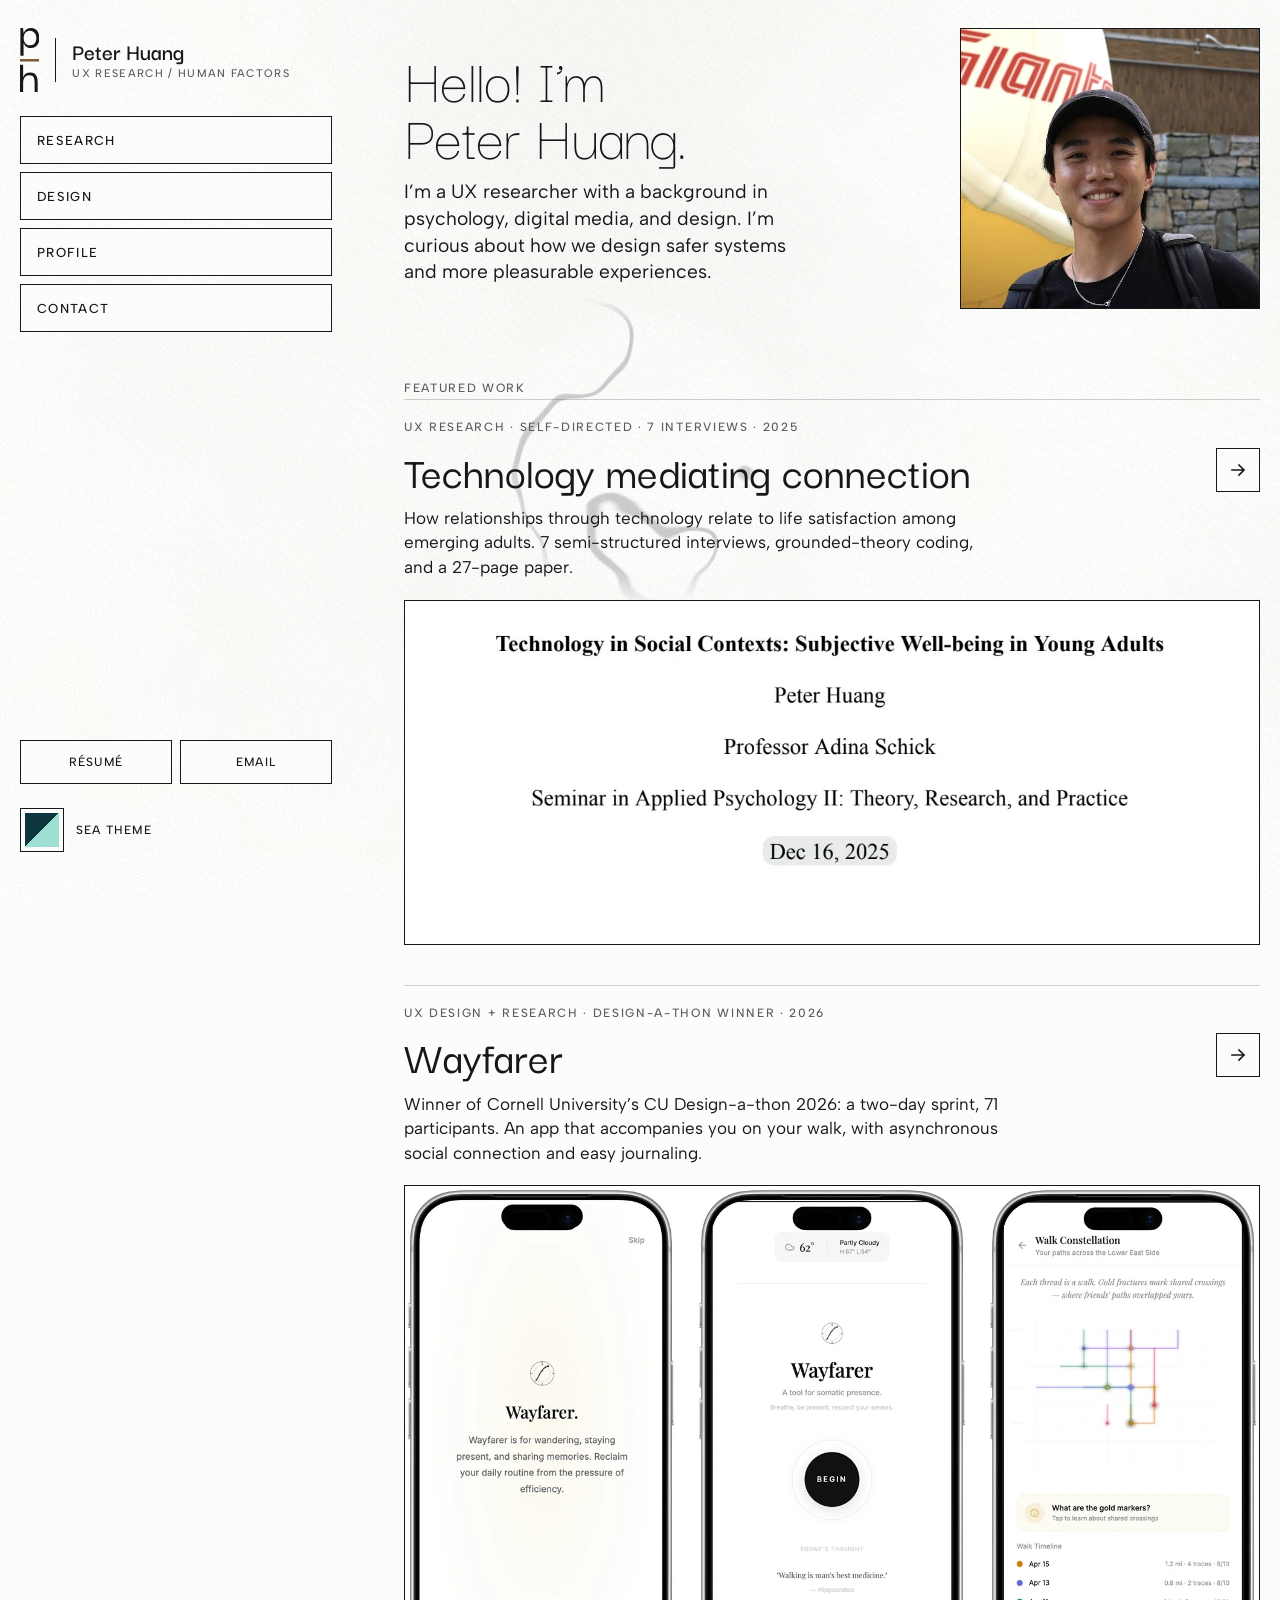
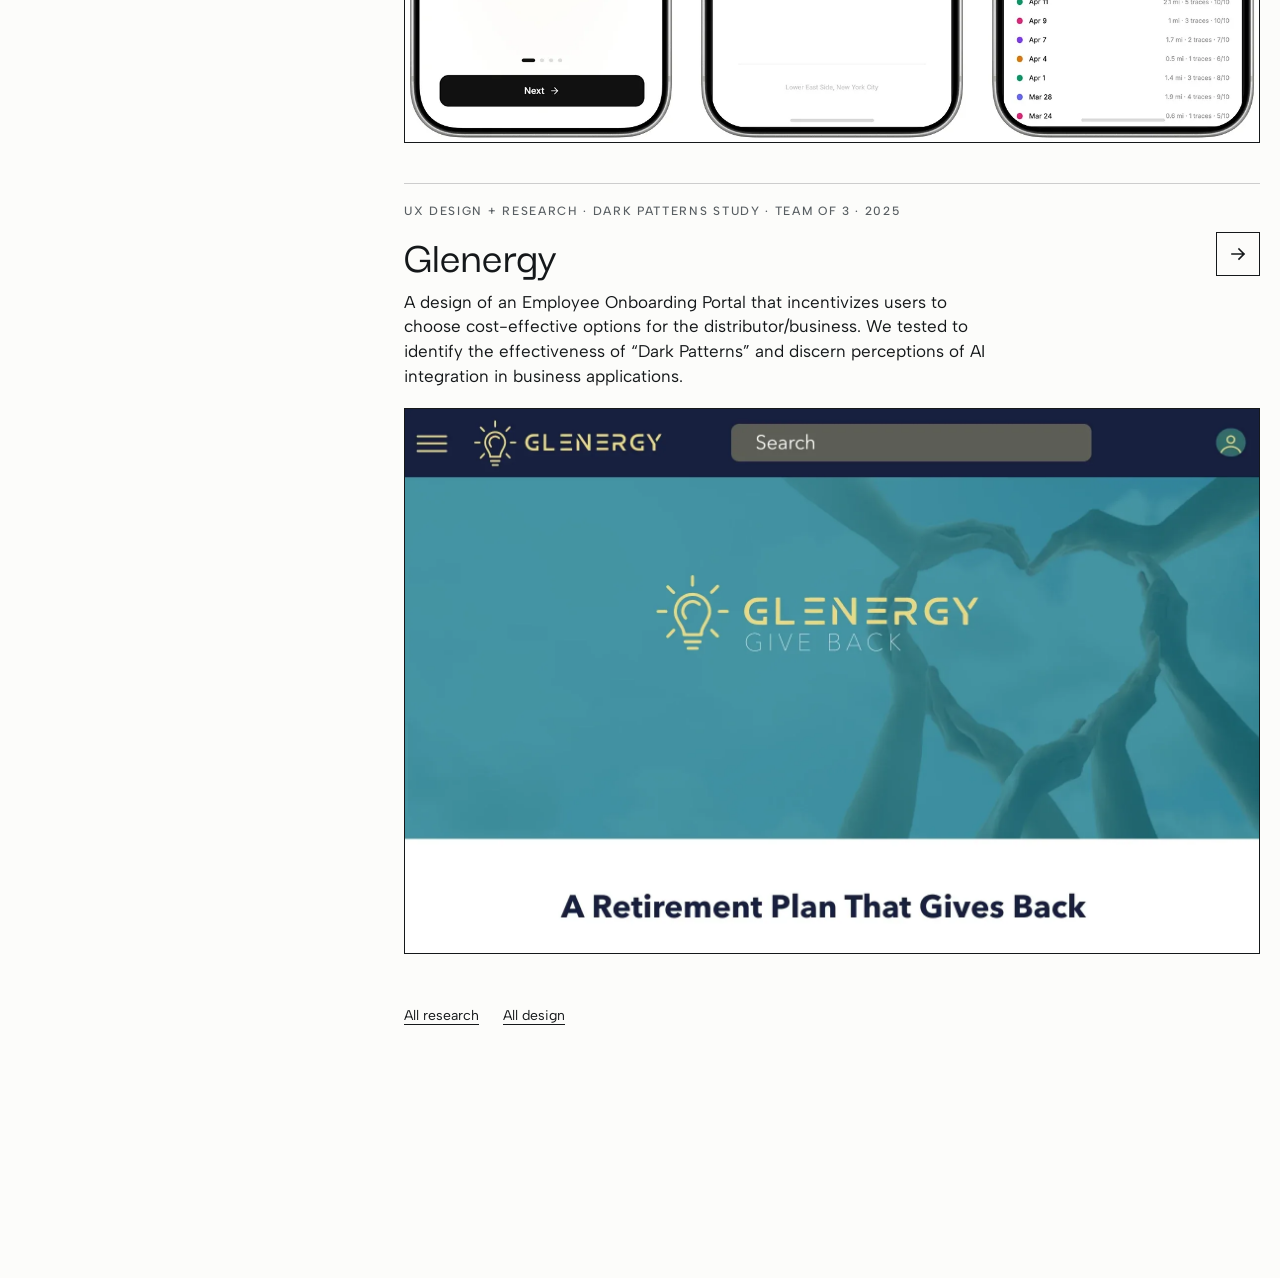
==== commit 9d1fca2d: "Design-grade fixes - Featured: real images for all three (paper title page, Wayfarer uncropped, Glen" ====
--- a/index.html
+++ b/index.html
@@ -12,8 +12,9 @@
 <link rel="icon" type="image/png" sizes="32x32" href="media/favicon-32.png?v=19">
 <link rel="apple-touch-icon" href="media/apple-touch-icon.png?v=19">
 <script>try{let t=localStorage.getItem('ph-theme');t={light:'land',dark:'sea',fx:'sky'}[t]||t;if(t)document.documentElement.dataset.theme=t}catch(e){}</script>
-<link rel="preconnect" href="https://fonts.googleapis.com"><link rel="preconnect" href="https://fonts.gstatic.com" crossorigin>
-<link rel="stylesheet" href="https://fonts.googleapis.com/css2?family=Albert+Sans:wght@400;500&family=Darker+Grotesque:wght@300;500;600&display=swap">
+<link rel="preload" href="media/fonts/darker-grotesque-latin-300-normal.woff2" as="font" type="font/woff2" crossorigin>
+<link rel="preload" href="media/fonts/darker-grotesque-latin-500-normal.woff2" as="font" type="font/woff2" crossorigin>
+<link rel="preload" href="media/fonts/albert-sans-latin-400-normal.woff2" as="font" type="font/woff2" crossorigin>
 <link rel="stylesheet" href="shared/core.css">
 <link rel="stylesheet" href="site/app.css">
 </head>
--- a/shared/core.css
+++ b/shared/core.css
@@ -1,4 +1,10 @@
 /* Presence system — shared by every branch. Fog, ink and one lichen accent; square everything. */
+/* fonts: self-hosted (OFL), latin subset, preloaded in index.html */
+@font-face{font-family:"Darker Grotesque";font-style:normal;font-weight:300;font-display:swap;src:url(../media/fonts/darker-grotesque-latin-300-normal.woff2) format("woff2")}
+@font-face{font-family:"Darker Grotesque";font-style:normal;font-weight:500;font-display:swap;src:url(../media/fonts/darker-grotesque-latin-500-normal.woff2) format("woff2")}
+@font-face{font-family:"Darker Grotesque";font-style:normal;font-weight:600;font-display:swap;src:url(../media/fonts/darker-grotesque-latin-600-normal.woff2) format("woff2")}
+@font-face{font-family:"Albert Sans";font-style:normal;font-weight:400;font-display:swap;src:url(../media/fonts/albert-sans-latin-400-normal.woff2) format("woff2")}
+@font-face{font-family:"Albert Sans";font-style:normal;font-weight:500;font-display:swap;src:url(../media/fonts/albert-sans-latin-500-normal.woff2) format("woff2")}
 :root{
   --fog:#DADDD7; --mist:#EEF0EB; --ink:#15181A; --graphite:#585E62; --lichen:#5F6E2E; --rule:#15181A38;
   --display:"Darker Grotesque","Albert Sans",ui-sans-serif,sans-serif;
@@ -17,7 +23,7 @@
 .role,.label{font:500 12px/1.2 var(--body);text-transform:uppercase;letter-spacing:.14em;color:var(--graphite)}
 
 /* controls */
-.btn{all:unset;box-sizing:border-box;cursor:pointer;min-height:44px;padding:0 16px;display:inline-flex;align-items:center;gap:10px;
+.btn{all:unset;box-sizing:border-box;cursor:pointer;min-height:44px;padding:0 16px;display:inline-flex;align-items:center;gap:12px;
   border:1px solid var(--ink);font:500 12px/1 var(--body);letter-spacing:.1em;text-transform:uppercase;background:var(--mist);color:var(--ink)}
 .btn:hover,.btn[aria-pressed="true"],.btn[aria-expanded="true"]{background:var(--ink);color:var(--mist)}
 .btn:focus-visible,button:focus-visible,a:focus-visible,input:focus-visible{outline:2px solid var(--lichen);outline-offset:3px}
@@ -37,11 +43,11 @@
 .c-t{font:500 clamp(48px,6vw,84px)/.9 var(--display);margin:48px 0 12px;text-wrap:balance;letter-spacing:-.005em}
 .c-t.long{font-size:clamp(36px,4.2vw,58px);line-height:.95}
 .c-line{font-size:18px;margin:0 0 28px;max-width:42ch}
-.c-meta{display:grid;grid-template-columns:repeat(auto-fill,minmax(120px,1fr));gap:14px 20px;margin:0 0 28px;padding:16px 0;border-block:1px solid var(--rule)}
-.c-meta div{display:grid;gap:4px} .c-meta dt{font:500 11px/1.3 var(--body);text-transform:uppercase;letter-spacing:.14em;color:var(--graphite)} .c-meta dd{margin:0;font-size:15px}
+.c-meta{display:grid;grid-template-columns:repeat(auto-fill,minmax(120px,1fr));gap:16px 20px;margin:0 0 28px;padding:16px 0;border-block:1px solid var(--rule)}
+.c-meta div{display:grid;gap:4px} .c-meta dt{font:500 12px/1.3 var(--body);text-transform:uppercase;letter-spacing:.14em;color:var(--graphite)} .c-meta dd{margin:0;font-size:15px}
 .fig{aspect-ratio:4/3;max-width:100%;border:1px solid var(--ink);display:grid;place-items:end start;padding:12px;margin:0 0 32px;
   background:repeating-linear-gradient(135deg,transparent 0 11px,#15181A1c 11px 12px);
-  font:500 11px/1 var(--body);letter-spacing:.14em;text-transform:uppercase;color:var(--graphite)}
+  font:500 12px/1 var(--body);letter-spacing:.14em;text-transform:uppercase;color:var(--graphite)}
 .c-sec{display:grid;grid-template-columns:120px minmax(0,1fr);gap:8px 24px;padding:20px 0;border-top:1px solid var(--rule)}
 .c-sec h3{margin:0;font:500 12px/1.6 var(--body);text-transform:uppercase;letter-spacing:.14em;color:var(--graphite)}
 .c-sec p{margin:0;max-width:62ch}
@@ -57,7 +63,7 @@
 
 .tracks{list-style:none;margin:0;padding:0;display:grid}
 .trk{all:unset;box-sizing:border-box;cursor:pointer;width:100%;min-height:48px;display:grid;grid-template-columns:28px minmax(0,1fr) auto auto;gap:12px;align-items:center;
-  border-bottom:1px solid var(--rule);padding:6px 0}
+  border-bottom:1px solid var(--rule);padding:8px 0}
 .trk:hover .tt{text-decoration:underline;text-underline-offset:4px}
 .trk .tt{font:500 22px/1.1 var(--display)} .trk .tn{font-size:13px;color:var(--graphite)} .trk .td{font-size:13px;font-variant-numeric:tabular-nums;color:var(--graphite);min-width:36px;text-align:right}
 .glyph{width:28px;height:28px;border:1px solid var(--ink);display:grid;place-items:center}
@@ -68,10 +74,10 @@
 .seekbar input{-webkit-appearance:none;appearance:none;width:100%;height:24px;background:transparent;margin:0;cursor:pointer}
 .seekbar input::-webkit-slider-runnable-track{height:2px;background:linear-gradient(var(--ink),var(--ink)) 0/var(--p,0%) 100% no-repeat,var(--rule)}
 .seekbar input::-moz-range-track{height:2px;background:var(--rule)} .seekbar input::-moz-range-progress{height:2px;background:var(--ink)}
-.seekbar input::-webkit-slider-thumb{-webkit-appearance:none;width:10px;height:14px;background:var(--ink);margin-top:-6px;border:0}
+.seekbar input::-webkit-slider-thumb{-webkit-appearance:none;width:10px;height:14px;background:var(--ink);margin-top:-8px;border:0}
 .seekbar input::-moz-range-thumb{width:10px;height:14px;background:var(--ink);border:0;border-radius:0}
 
-.photos{list-style:none;margin:0;padding:0;display:grid;grid-template-columns:repeat(3,1fr);gap:6px}
+.photos{list-style:none;margin:0;padding:0;display:grid;grid-template-columns:repeat(3,1fr);gap:8px}
 .ph{all:unset;cursor:pointer;display:block;aspect-ratio:1;overflow:hidden;border:1px solid transparent}
 .ph img{width:100%;height:100%;object-fit:cover;display:block;transition:opacity .3s ease-out}
 .ph:hover img{opacity:.82} .ph:focus-visible{outline:2px solid var(--lichen);outline-offset:2px}
@@ -84,10 +90,10 @@
 .lb img{max-width:100%;max-height:100%;object-fit:contain;place-self:center;margin-top:16px}
 
 /* design-system strip */
-.spec{background:var(--mist);border:1px solid var(--ink);padding:12px;width:176px;font:500 11px/1.3 var(--body);letter-spacing:.06em;display:grid;gap:8px}
+.spec{background:var(--mist);border:1px solid var(--ink);padding:12px;width:176px;font:500 12px/1.3 var(--body);letter-spacing:.06em;display:grid;gap:8px}
 .sw{display:grid;grid-template-columns:22px 1fr;gap:8px;align-items:center;text-transform:uppercase}
 .sw i{width:22px;height:22px;border:1px solid var(--ink)}
-.spec .ty{border-top:1px solid var(--ink);padding-top:8px;display:grid;gap:2px}
+.spec .ty{border-top:1px solid var(--ink);padding-top:8px;display:grid;gap:4px}
 .spec .ty b{font:600 26px/1 var(--display)} .spec .ty span{font:400 13px/1.2 var(--body)}
 
 @media (prefers-reduced-motion:reduce){*{transition:none!important}}
@@ -95,66 +101,66 @@
 
 /* rich case study */
 .c-kick{margin:28px 0 0;font:500 12px/1.4 var(--body);letter-spacing:.14em;text-transform:uppercase;color:var(--graphite)}
-.c-kick+.c-t{margin-top:10px}
+.c-kick+.c-t{margin-top:12px}
 .c-lede{font-size:16px;margin:-12px 0 28px;max-width:56ch;color:var(--graphite)}
-.c-stats{display:grid;grid-template-columns:repeat(3,minmax(0,1fr));gap:6px;margin:0 0 28px}
-.c-stats div{border:1px solid var(--ink);padding:14px 16px;display:grid;gap:4px;align-content:start}
+.c-stats{display:grid;grid-template-columns:repeat(3,minmax(0,1fr));gap:8px;margin:0 0 28px}
+.c-stats div{border:1px solid var(--ink);padding:16px 16px;display:grid;gap:4px;align-content:start}
 .c-stats dt{font:500 clamp(26px,2.6vw,36px)/1 var(--display)} .c-stats dd{margin:0;font-size:13px;color:var(--graphite)}
 .cf{margin:0;display:grid;gap:8px}
 .cf-z{all:unset;cursor:zoom-in;display:block;border:1px solid var(--rule);background:#fff}
 .cf-z:focus-visible{outline:2px solid var(--lichen);outline-offset:3px}
 .cf img{display:block;width:100%;height:auto}
-.cf figcaption{font:500 11px/1.4 var(--body);letter-spacing:.14em;text-transform:uppercase;color:var(--graphite)}
+.cf figcaption{font:500 12px/1.4 var(--body);letter-spacing:.14em;text-transform:uppercase;color:var(--graphite)}
 .cf-hero{margin:0 0 28px}
 .cb-b>p{margin:0 0 12px;max-width:62ch} .cb-b>p:last-child{margin-bottom:0}
 .c-quote{margin:0;font:400 clamp(24px,2.4vw,32px)/1.15 var(--display);max-width:28ch;text-wrap:balance}
-.c-pivot{border-left:3px solid var(--ink);padding:4px 0 4px 16px;font-weight:500}
+.c-pivot{border-block:1px solid var(--ink);padding:12px 0;font-weight:500}
 .c-items{list-style:none;margin:0;padding:0;display:grid;gap:16px;counter-reset:ci}
-.c-items li{display:grid;grid-template-columns:28px minmax(0,1fr);gap:2px 8px;counter-increment:ci}
+.c-items li{display:grid;grid-template-columns:28px minmax(0,1fr);gap:4px 8px;counter-increment:ci}
 .c-items li::before{content:counter(ci,decimal-leading-zero);grid-row:1/3;font:500 12px/1.9 var(--body);color:var(--graphite);font-variant-numeric:tabular-nums}
 .c-items b{font:500 22px/1.15 var(--display)} .c-items p{margin:0;max-width:60ch}
 .c-figs{display:grid;gap:24px;margin:4px 0 28px}
-.c-links{display:flex;flex-wrap:wrap;gap:6px}
-.c-gal{list-style:none;margin:4px 0 28px;padding:0;display:grid;grid-template-columns:1fr 1fr;gap:6px}
+.c-links{display:flex;flex-wrap:wrap;gap:8px}
+.c-gal{list-style:none;margin:4px 0 28px;padding:0;display:grid;grid-template-columns:1fr 1fr;gap:8px}
 @media (max-width:560px){.c-stats{grid-template-columns:1fr}.c-gal{grid-template-columns:1fr}.c-items li{grid-template-columns:1fr}.c-items li::before{grid-row:auto}}
 
 /* research case: steps, table, themes, findings, implications, paper */
 .c-note{color:var(--graphite)}
 .c-steps{margin:0;padding:0;list-style:none;counter-reset:st;display:grid;gap:0;max-width:62ch}
-.c-steps li{counter-increment:st;display:grid;grid-template-columns:36px minmax(0,1fr);padding:10px 0;border-bottom:1px solid var(--rule)}
+.c-steps li{counter-increment:st;display:grid;grid-template-columns:36px minmax(0,1fr);padding:12px 0;border-bottom:1px solid var(--rule)}
 .c-steps li:first-child{padding-top:0}
 .c-steps li::before{content:counter(st,decimal-leading-zero);font:500 12px/1.9 var(--body);color:var(--graphite);font-variant-numeric:tabular-nums}
 .c-tbl-w{overflow-x:auto;max-width:100%}
 .c-tbl{border-collapse:collapse;width:100%;font-size:15px;font-variant-numeric:tabular-nums}
-.c-tbl caption{text-align:left;font:500 11px/1.4 var(--body);letter-spacing:.14em;text-transform:uppercase;color:var(--graphite);padding:0 0 10px}
-.c-tbl th{font:500 11px/1.3 var(--body);letter-spacing:.1em;text-transform:uppercase;color:var(--graphite);text-align:left;padding:8px 12px 8px 0;border-bottom:1px solid var(--ink);vertical-align:bottom}
+.c-tbl caption{text-align:left;font:500 12px/1.4 var(--body);letter-spacing:.14em;text-transform:uppercase;color:var(--graphite);padding:0 0 12px}
+.c-tbl th{font:500 12px/1.3 var(--body);letter-spacing:.1em;text-transform:uppercase;color:var(--graphite);text-align:left;padding:8px 12px 8px 0;border-bottom:1px solid var(--ink);vertical-align:bottom}
 .c-tbl td{padding:9px 12px 9px 0;border-bottom:1px solid var(--rule)}
 .c-tbl .n{text-align:right;width:1%;white-space:nowrap;padding-right:20px}
-.c-themes{display:grid;gap:6px;margin:4px 0 28px}
+.c-themes{display:grid;gap:8px;margin:4px 0 28px}
 .c-theme{border:1px solid var(--ink);padding:20px}
-.c-theme h4{margin:0 0 14px;font:500 clamp(24px,2.4vw,32px)/1.05 var(--display);display:grid;gap:6px}
-.c-theme h4 span{font:500 11px/1 var(--body);letter-spacing:.14em;text-transform:uppercase;color:var(--graphite)}
+.c-theme h4{margin:0 0 16px;font:500 clamp(24px,2.4vw,32px)/1.05 var(--display);display:grid;gap:8px}
+.c-theme h4 span{font:500 12px/1 var(--body);letter-spacing:.14em;text-transform:uppercase;color:var(--graphite)}
 .c-theme dl{margin:0;display:grid}
-.c-code{display:grid;grid-template-columns:minmax(0,200px) minmax(0,1fr);gap:4px 24px;padding:14px 0;border-top:1px solid var(--rule)}
+.c-code{display:grid;grid-template-columns:minmax(0,200px) minmax(0,1fr);gap:4px 24px;padding:16px 0;border-top:1px solid var(--rule)}
 .c-code dt{font:500 20px/1.1 var(--display);grid-row:span 9}
 .c-code dd{margin:0}
 .c-code .def{font-size:13px;color:var(--graphite)}
-.c-code blockquote{margin:6px 0 0;padding-left:14px;border-left:2px solid var(--rule);font-size:15px;line-height:1.55;max-width:60ch}
-.c-split{display:grid;grid-template-columns:1fr 1fr;gap:6px;margin:12px 0 0}
-.c-split>div{border:1px solid var(--ink);padding:16px;display:grid;gap:10px;align-content:start}
+.c-code blockquote{margin:8px 0 0;padding-left:16px;border-left:2px solid var(--rule);font-size:15px;line-height:1.55;max-width:60ch}
+.c-split{display:grid;grid-template-columns:1fr 1fr;gap:8px;margin:12px 0 0}
+.c-split>div{border:1px solid var(--ink);padding:16px;display:grid;gap:12px;align-content:start}
 .c-split ul{margin:0;padding:0;list-style:none;display:grid;gap:4px}
 .c-split li{font:500 22px/1.15 var(--display)}
 .c-split .neg{background:repeating-linear-gradient(135deg,transparent 0 11px,var(--rule) 11px 12px)}
-.c-chips{list-style:none;margin:4px 0 14px;padding:0;display:grid;grid-template-columns:1fr 1fr;gap:6px}
-.c-chips li{border:1px solid var(--ink);padding:12px 14px;font:500 19px/1.15 var(--display)}
+.c-chips{list-style:none;margin:4px 0 16px;padding:0;display:grid;grid-template-columns:1fr 1fr;gap:8px}
+.c-chips li{border:1px solid var(--ink);padding:12px 16px;font:500 19px/1.15 var(--display)}
 .c-paper-card{display:grid;grid-template-columns:minmax(0,220px) minmax(0,1fr);gap:20px;align-items:start}
 .c-paper-cov{display:block;border:1px solid var(--rule);background:#fff}
 .c-paper-cov img{display:block;width:100%;height:auto}
-.c-paper-card b{display:block;font:500 22px/1.15 var(--display);margin:10px 0 4px}
+.c-paper-card b{display:block;font:500 22px/1.15 var(--display);margin:12px 0 4px}
 .c-paper-card p{margin:0}
-.c-paper-meta{display:block;font-size:13px;color:var(--graphite);margin-bottom:14px}
+.c-paper-meta{display:block;font-size:13px;color:var(--graphite);margin-bottom:16px}
 @media (max-width:640px){.c-code{grid-template-columns:1fr}.c-code dt{grid-row:auto}.c-split,.c-chips,.c-paper-card{grid-template-columns:1fr}.c-paper-cov{max-width:240px}.c-theme{padding:16px}}
 .cb-b{min-width:0}
-.c-pair{grid-template-columns:1fr 1fr;align-items:start;gap:6px}
-.c-pull{margin:16px 0;padding:4px 0 4px 16px;border-left:3px solid var(--bar,var(--ink));font:400 clamp(20px,2vw,26px)/1.2 var(--display);max-width:40ch}
+.c-pair{grid-template-columns:1fr 1fr;align-items:start;gap:8px}
+.c-pull{margin:16px 0;padding:12px 0;border-block:1px solid var(--rule);font:400 clamp(20px,2vw,26px)/1.2 var(--display);max-width:40ch}
 @media (max-width:560px){.c-pair{grid-template-columns:1fr}}
--- a/site/app.css
+++ b/site/app.css
@@ -11,7 +11,7 @@
    Bar spans exactly the letters and sits the same distance from each. */
 html[data-theme="land"]{--bar:#7A5636}
 html[data-theme="sea"]{--bar:#9FE0D2}
-.home-link{text-decoration:none;display:flex;align-items:center;gap:14px;color:var(--ink);width:max-content;max-width:100%}
+.home-link{text-decoration:none;display:flex;align-items:center;gap:16px;color:var(--ink);width:max-content;max-width:100%}
 .mark{display:block;flex:none;width:19.4px;height:64px}
 .mark path{fill:var(--ink)}
 .mark rect{fill:var(--bar)}
@@ -44,17 +44,17 @@
 
 /* home: who I am on the left, photo on the right; then featured work, one project at a time */
 .hi{display:grid;grid-template-columns:minmax(0,1fr) minmax(0,300px);gap:32px;align-items:center;margin:0 0 72px}
-.hi .greet{font-size:clamp(48px,5vw,84px);margin-bottom:14px}
+.hi .greet{font-size:clamp(48px,5vw,84px);margin-bottom:16px}
 .hi .mission{margin:0;font-size:clamp(18px,1.5vw,21px);max-width:34ch}
 .hi-photo{display:block;width:100%;height:auto;aspect-ratio:556/520;object-fit:cover;border:1px solid var(--ink)}
 .hi-act{display:none;flex-wrap:wrap;gap:8px;margin-top:20px}
 .feat-h{margin:0 0 4px}
-.fw{border-top:1px solid var(--rule);padding:18px 0 56px}
+.fw{border-top:1px solid var(--rule);padding:20px 0 56px}
 .fw a{display:block;text-decoration:none;color:var(--ink)}
 .fw-h{display:grid;grid-template-columns:minmax(0,1fr) auto;gap:20px;align-items:baseline}
 .fw-t{font:500 clamp(32px,3.6vw,52px)/1 var(--display);transition:transform .45s cubic-bezier(.2,.7,.2,1)}
 .fw-k{font:500 12px/1.3 var(--body);letter-spacing:.14em;text-transform:uppercase;color:var(--graphite);white-space:nowrap}
-.fw-p{margin:10px 0 20px;font-size:17px;line-height:1.45;max-width:54ch}
+.fw-p{margin:12px 0 20px;font-size:17px;line-height:1.45;max-width:54ch}
 .fw-img{display:block;width:100%;aspect-ratio:16/9;object-fit:cover;margin:0;border:1px solid var(--ink)}
 .fw-more{display:flex;gap:24px;margin:0 0 24px;font-size:14px}
 .fw-more a{display:inline-flex;align-items:center;min-height:44px}
@@ -65,50 +65,48 @@
 .tw{display:grid}
 .tw>span{grid-area:1/1}
 .tw-g{visibility:hidden}
-.tw-l::after{content:"";display:inline-block;width:2px;height:1em;margin-left:2px;vertical-align:-.15em;background:var(--ink);animation:caret 1s steps(1) infinite}
-.tw-l.done::after{display:none}
-@keyframes caret{50%{opacity:0}}
 @media (prefers-reduced-motion:reduce){.phm-r{transition:none}}
-.nav4{display:grid;gap:6px;margin:0;padding:0;list-style:none}
-.nav4 a{display:flex;justify-content:space-between;align-items:center;min-height:48px;padding:0 14px;border:1px solid var(--ink);text-decoration:none;
+.nav4{display:grid;gap:8px;margin:0;padding:0;list-style:none}
+.nav4 a{display:flex;justify-content:space-between;align-items:center;min-height:48px;padding:0 16px;border:1px solid var(--ink);text-decoration:none;
   font:500 13px/1 var(--body);letter-spacing:.1em;text-transform:uppercase;background:var(--mist);color:var(--ink);transition:background .2s,color .2s}
 .nav4 a span{font-variant-numeric:tabular-nums;color:var(--graphite);letter-spacing:.04em}
 .nav4 a:hover{background:var(--fog)}
 .nav4 a[aria-current="page"]{background:var(--ink);color:var(--mist)} .nav4 a[aria-current="page"] span{color:var(--mist);opacity:.7}
 .sub{display:grid;grid-template-columns:2px minmax(0,1fr);gap:0 16px;align-content:start}
 .sub .track{background:var(--rule);position:relative} .sub .track i{position:absolute;inset:0;background:var(--ink);transform-origin:top;transform:scaleY(var(--p,0))}
-.sub ol{list-style:none;margin:0;padding:0;display:grid;gap:2px}
+.sub ol{list-style:none;margin:0;padding:0;display:grid;gap:4px}
 .sub a{display:flex;align-items:center;min-height:32px;text-decoration:none;color:var(--graphite);font:500 20px/1.1 var(--display);transition:color .2s,transform .4s cubic-bezier(.2,.7,.2,1)}
 .sub a:hover{color:var(--ink)} .sub a[aria-current="page"],.sub a.on{color:var(--ink);transform:translateX(6px)}
 .replay{all:unset;cursor:pointer;font-size:13px;color:var(--graphite);text-decoration:underline;text-underline-offset:4px;width:max-content;min-height:44px;display:flex;align-items:center}
 .replay:hover{color:var(--ink)}
 
 /* theme toggle: one square swatch, split into the two colours of the theme it switches to */
-.themes{display:flex;gap:6px}
-.th{all:unset;box-sizing:border-box;cursor:pointer;width:44px;height:44px;border:1px solid var(--ink);padding:3px;background:var(--mist);display:grid}
-.th i{display:block;width:100%;height:100%}
+.themes{display:flex;gap:8px}
+.th{all:unset;box-sizing:border-box;cursor:pointer;min-height:44px;display:inline-flex;align-items:center;gap:12px;color:var(--ink);font:500 12px/1 var(--body);letter-spacing:.1em;text-transform:uppercase}
+.th i{display:block;flex:none;width:44px;height:44px;border:1px solid var(--ink);background-clip:content-box;padding:4px}
+.th:hover .th-l{text-decoration:underline;text-underline-offset:4px}
 .th:focus-visible{outline:2px solid var(--lichen);outline-offset:3px}
-.th[data-t="land"] i{background:linear-gradient(135deg,#DADDD7 0 50%,#7A5636 50%)}
-.th[data-t="sea"] i{background:linear-gradient(135deg,#0D3640 0 50%,#9FE0D2 50%)}
-
-main{position:relative;z-index:1;margin-left:var(--rail);width:min(860px,calc(100% - var(--rail)));
+.th[data-t="land"] i{background-image:linear-gradient(135deg,#DADDD7 0 50%,#7A5636 50%)}
+.th[data-t="sea"] i{background-image:linear-gradient(135deg,#0D3640 0 50%,#9FE0D2 50%)}
+
+main{position:relative;z-index:1;margin-left:var(--rail);width:min(1040px,calc(100% - var(--rail)));
   padding:max(28px,env(safe-area-inset-top,0px)) var(--gutR) 24vh 44px;outline:none}
 .page{animation:pagein .55s cubic-bezier(.2,.7,.2,1)}
 .page.leaving{animation:pageout .22s ease-in forwards}
 @keyframes pagein{from{opacity:0;transform:translateY(10px)}to{opacity:1;transform:none}}
 @keyframes pageout{to{opacity:0;transform:translateY(-6px)}}
 
-.ph1{font:300 clamp(56px,7vw,112px)/.88 var(--display);margin:0 0 14px;letter-spacing:-.01em;text-wrap:balance}
+.ph1{font:300 clamp(56px,7vw,112px)/.88 var(--display);margin:0 0 16px;letter-spacing:-.01em;text-wrap:balance}
 .greet{font-size:clamp(52px,6.4vw,104px);max-width:12ch}
 .greet span{display:block}
-.mission{font-size:clamp(19px,1.7vw,24px);line-height:1.4;max-width:34ch;margin:22px 0 22px}
-.cred{list-style:none;margin:0 0 64px;padding:0;display:flex;flex-wrap:wrap;gap:6px 0;font:500 12px/1.4 var(--body);letter-spacing:.12em;text-transform:uppercase;color:var(--graphite)}
-.cred li:not(:last-child)::after{content:"·";margin:0 10px}
+.mission{font-size:clamp(19px,1.7vw,24px);line-height:1.4;max-width:34ch;margin:24px 0 24px}
+.cred{list-style:none;margin:0 0 64px;padding:0;display:flex;flex-wrap:wrap;gap:8px 0;font:500 12px/1.4 var(--body);letter-spacing:.12em;text-transform:uppercase;color:var(--graphite)}
+.cred li:not(:last-child)::after{content:"·";margin:0 12px}
 .ph1+.label,.ph1+.work{margin-top:40px}
 .lede{font-size:clamp(18px,1.6vw,22px);line-height:1.4;max-width:36ch;margin:0 0 56px}
 .idx{list-style:none;margin:0 0 56px;padding:0}
 .idx li{border-top:1px solid var(--rule)} .idx li:last-child{border-bottom:1px solid var(--rule)}
-.idx a{display:grid;grid-template-columns:minmax(0,1fr) auto;gap:20px;align-items:baseline;padding:14px 0;text-decoration:none;min-height:44px;color:var(--ink)}
+.idx a{display:grid;grid-template-columns:minmax(0,1fr) auto;gap:20px;align-items:baseline;padding:16px 0;text-decoration:none;min-height:44px;color:var(--ink)}
 .idx .t{font:500 clamp(24px,2.6vw,38px)/1.02 var(--display);transition:transform .45s cubic-bezier(.2,.7,.2,1)}
 .idx .k{font:500 12px/1 var(--body);letter-spacing:.14em;text-transform:uppercase;color:var(--graphite);white-space:nowrap}
 .idx a:hover .t,.idx a:focus-visible .t{transform:translateX(10px)}
@@ -117,7 +115,7 @@
 .group{margin:64px 0 0}
 
 .work{padding:36px 0 44px;border-top:1px solid var(--rule)}
-.work h2{margin:0 0 10px;font:300 clamp(52px,6vw,92px)/.9 var(--display);text-wrap:balance}
+.work h2{margin:0 0 12px;font:300 clamp(52px,6vw,92px)/.9 var(--display);text-wrap:balance}
 .work.r h2{font:500 clamp(30px,3.2vw,48px)/1 var(--display)}
 .work .line{margin:0 0 20px;font-size:18px;max-width:46ch}
 .work .fig{aspect-ratio:16/9;margin:0 0 20px}
@@ -127,22 +125,22 @@
 .back{margin:0 0 8px}
 .case .c-t{margin-top:28px}
 .case .fig.hero{aspect-ratio:16/9}
-.pager{display:grid;grid-template-columns:1fr 1fr;gap:6px;margin-top:56px}
-.pager a{display:grid;gap:6px;padding:18px;border:1px solid var(--ink);text-decoration:none;min-height:44px;color:var(--ink)}
+.pager{display:grid;grid-template-columns:1fr 1fr;gap:8px;margin-top:56px}
+.pager a{display:grid;gap:8px;padding:20px;border:1px solid var(--ink);text-decoration:none;min-height:44px;color:var(--ink)}
 .pager a:hover{background:var(--ink);color:var(--mist)} .pager a:hover .label{color:var(--mist)}
 .pager a:last-child{text-align:right}
 .pager b{font:500 26px/1 var(--display)}
 
 /* résumé */
-.cv{display:grid;gap:22px}
+.cv{display:grid;gap:24px}
 .cv-top{display:flex;justify-content:space-between;align-items:center;gap:12px;margin:0;font-size:14px;color:var(--graphite)}
-.cv-list{list-style:none;margin:0;padding:0;display:grid;gap:18px}
+.cv-list{list-style:none;margin:0;padding:0;display:grid;gap:20px}
 .cv-h{display:flex;justify-content:space-between;gap:12px;align-items:baseline}
 .cv-h b{font:500 22px/1.1 var(--display)} .cv-h span{font-size:13px;color:var(--graphite);white-space:nowrap;font-variant-numeric:tabular-nums}
-.cv-org{margin:2px 0 6px;font-size:14px;color:var(--graphite)}
-.cv ul{margin:0;padding-left:18px;font-size:15px;display:grid;gap:3px}
+.cv-org{margin:4px 0 8px;font-size:14px;color:var(--graphite)}
+.cv ul{margin:0;padding-left:20px;font-size:15px;display:grid;gap:4px}
 .cv-ed p{margin:4px 0 0;font-size:15px} .cv-muted{color:var(--graphite);font-size:14px!important}
-.cv-skills{margin:0;display:grid;gap:10px} .cv-skills dt{font:500 11px/1.6 var(--body);text-transform:uppercase;letter-spacing:.14em;color:var(--graphite)} .cv-skills dd{margin:0;font-size:15px}
+.cv-skills{margin:0;display:grid;gap:12px} .cv-skills dt{font:500 12px/1.6 var(--body);text-transform:uppercase;letter-spacing:.14em;color:var(--graphite)} .cv-skills dd{margin:0;font-size:15px}
 
 .contact-mail{display:flex;flex-wrap:wrap;gap:12px;align-items:center;margin:0 0 40px}
 .contact-mail output{font:300 clamp(22px,6.2vw,54px)/1 var(--display);user-select:all;word-break:break-all}
@@ -150,7 +148,7 @@
 .kv dt,.kv dd{margin:0;padding:16px 0;border-bottom:1px solid var(--rule)}
 .kv dt{font:500 12px/1.6 var(--body);text-transform:uppercase;letter-spacing:.14em;color:var(--graphite)}
 .kv a{color:var(--ink);display:inline-flex;align-items:center;min-height:44px}
-.kv dd{padding:6px 0}
+.kv dd{padding:8px 0}
 .toast{position:fixed;z-index:30;left:50%;bottom:max(24px,env(safe-area-inset-bottom,0px));transform:translateX(-50%);background:var(--ink);color:var(--mist);padding:12px 16px;font-size:14px}
 
 /* first-visit story */
@@ -162,7 +160,7 @@
 .story-svg{position:absolute;inset:0;width:100%;height:100%;overflow:visible}
 .story-stage .ln{fill:none;stroke:var(--ink);stroke-width:2;stroke-linecap:round;stroke-linejoin:round}
 .story-stage .halo{fill:none;stroke:var(--halo);stroke-width:9;stroke-linecap:round;stroke-linejoin:round;opacity:.3;filter:url(#soft)}
-.story-copy{display:grid;gap:22px;align-content:center;justify-items:start;max-width:520px}
+.story-copy{display:grid;gap:24px;align-content:center;justify-items:start;max-width:520px}
 .story-line{margin:0;font:300 clamp(30px,3.4vw,52px)/1.04 var(--display);transition:opacity .35s ease-out,transform .5s cubic-bezier(.2,.7,.2,1)}
 .story-line.swap{opacity:0;transform:translateY(8px)}
 .story-count{display:none;font:500 12px/1 var(--body);letter-spacing:.14em;color:var(--graphite);font-variant-numeric:tabular-nums}
@@ -172,14 +170,14 @@
 
 @media (max-width:860px){
   :root{--rail:0px}
-  .rail{position:sticky;top:0;width:auto;bottom:auto;grid-template-columns:1fr auto;grid-template-rows:auto;align-items:center;gap:0 12px;padding:max(10px,env(safe-area-inset-top,0px)) var(--gutR) 10px var(--gut);background:var(--mist);border-bottom:1px solid var(--rule)}
-  .mark{width:12.1px;height:40px} .lock-div{height:28px} .lock-name{font-size:20px} .home-link{gap:10px} .home-link .role{display:none}
+  .rail{position:sticky;top:0;width:auto;bottom:auto;grid-template-columns:1fr auto;grid-template-rows:auto;align-items:center;gap:0 12px;padding:max(12px,env(safe-area-inset-top,0px)) var(--gutR) 12px var(--gut);background:var(--mist);border-bottom:1px solid var(--rule)}
+  .mark{width:12.1px;height:40px} .lock-div{height:28px} .lock-name{font-size:20px} .home-link{gap:12px} .home-link .role{display:none}
   .sub,.rail-foot{display:none}
   .themes{grid-column:2;grid-row:1}
   .rail>nav[aria-label="Main"]{grid-column:1/-1}
   .nav4{position:fixed;left:0;right:0;bottom:0;grid-template-columns:repeat(4,1fr);gap:0;background:var(--mist);border-top:1px solid var(--ink);
     padding:0 env(safe-area-inset-right,0px) env(safe-area-inset-bottom,0px) env(safe-area-inset-left,0px)}
-  .nav4 a{justify-content:center;border:0;border-right:1px solid var(--rule);min-height:56px;font-size:11px;padding:0 4px}
+  .nav4 a{justify-content:center;border:0;border-right:1px solid var(--rule);min-height:56px;font-size:12px;letter-spacing:.06em;padding:0 4px}
   .nav4 li:last-child a{border-right:0} .nav4 a span{display:none}
       main{margin-left:0;width:auto;padding:24px var(--gutR) 120px var(--gut)}
   .pager{grid-template-columns:1fr} .pager a:last-child{text-align:left}
@@ -193,10 +191,10 @@
 /* profile */
 @media (min-width:561px){.pf-top{grid-template-columns:150px minmax(0,1fr)}}
 .pf-about p{margin:0 0 12px;max-width:58ch}
-.pf-skills{margin:0;display:grid;gap:10px} .pf-skills dt{font:500 22px/1.1 var(--display)} .pf-skills dd{margin:2px 0 0;font-size:15px;color:var(--graphite)}
-.pf-memory p,.pf-long p{margin:0 0 14px;max-width:62ch}
-.pf-q{font:300 clamp(28px,3vw,40px)/1.05 var(--display)!important;margin:0 0 18px!important;max-width:22ch!important;text-wrap:balance}
-.pf-note{display:block;margin-top:10px;font-size:15px;color:var(--graphite)}
+.pf-skills{margin:0;display:grid;gap:12px} .pf-skills dt{font:500 22px/1.1 var(--display)} .pf-skills dd{margin:4px 0 0;font-size:15px;color:var(--graphite)}
+.pf-memory p,.pf-long p{margin:0 0 16px;max-width:62ch}
+.pf-q{font:300 clamp(28px,3vw,40px)/1.05 var(--display)!important;margin:0 0 20px!important;max-width:22ch!important;text-wrap:balance}
+.pf-note{display:block;margin-top:12px;font-size:15px;color:var(--graphite)}
 
 
 /* story: generic app tiles and diagram labels */
@@ -212,12 +210,12 @@
 .pf-teal p{font:300 clamp(22px,2.2vw,30px)/1.2 var(--display);max-width:30ch}
 
 /* profile: experience and photos */
-.xps{display:grid;gap:26px}
-.xp-d{margin:10px 0 0;display:grid;gap:10px}
-.xp-d dt{font:500 11px/1.6 var(--body);text-transform:uppercase;letter-spacing:.14em;color:var(--graphite)}
+.xps{display:grid;gap:24px}
+.xp-d{margin:12px 0 0;display:grid;gap:12px}
+.xp-d dt{font:500 12px/1.6 var(--body);text-transform:uppercase;letter-spacing:.14em;color:var(--graphite)}
 .xp-d dd{margin:0;font-size:15px;max-width:62ch}
 .pf-photos{padding:20px 0;border-top:1px solid var(--rule)}
-.pf-sub{margin-top:18px!important}
+.pf-sub{margin-top:20px!important}
 .story-stage.solo{grid-template-columns:minmax(0,1fr)}
 .story-stage.solo .story-vis{display:none}
 .story-stage.solo .story-copy{justify-self:center;align-self:center;max-width:760px}
@@ -225,11 +223,11 @@
 
 /* Résumé + Email: one pair everywhere. Same 6px gap as the nav, same button style. */
 .rail-foot{align-self:end}
-.cta{display:grid;grid-template-columns:1fr 1fr;gap:6px}
+.cta{display:grid;grid-template-columns:1fr 1fr;gap:8px}
 .cta .btn{justify-content:center;width:100%}
 .hi-act .cta,.contact-act .cta{display:flex}
 .hi-act .cta .btn,.contact-act .cta .btn{width:auto;min-width:120px}
-.contact-act,.cv-act{display:flex;flex-wrap:wrap;gap:6px;margin:0 0 40px}
+.contact-act,.cv-act{display:flex;flex-wrap:wrap;gap:8px;margin:0 0 40px}
 .cv-html .c-sec{border-top:1px solid var(--rule)}
 /* featured work: until an image exists, no empty box, just a clear way in */
 .fw{padding-bottom:40px}
@@ -243,7 +241,7 @@
 .arr svg{width:18px;height:18px;fill:none;stroke:currentColor;stroke-width:1.6;stroke-linecap:square}
 a:hover .arr,a:focus-visible .arr{background:var(--ink);color:var(--mist)}
 .fw a,.work>a{display:grid;gap:0;text-decoration:none;color:var(--ink)}
-.fw-k,.work .tag{display:block;margin:0 0 10px}
+.fw-k,.work .tag{display:block;margin:0 0 12px}
 .fw-h,.work-h{display:grid;grid-template-columns:minmax(0,1fr) 44px;gap:24px;align-items:start}
 .fw-t{transform:none!important}
 .fw-p,.work .line{margin:12px 0 20px;max-width:54ch}
@@ -270,6 +268,17 @@
 
 /* profile: work first, then "Beyond work" */
 .xp .cv-h b a{color:var(--ink);text-underline-offset:4px}
-.now-tag{display:inline-block;vertical-align:.3em;margin-right:10px;padding:3px 6px;border:1px solid var(--ink);font:500 10px/1 var(--body);letter-spacing:.14em;text-transform:uppercase}
+.now-tag{display:inline-block;vertical-align:.3em;margin-right:12px;padding:4px 8px;border:1px solid var(--ink);font:500 12px/1 var(--body);letter-spacing:.14em;text-transform:uppercase}
 .pf-break{margin:56px 0 0;padding:20px 0 4px;border-top:1px solid var(--ink);font:300 clamp(36px,4vw,56px)/1 var(--display)}
 .pf-break+.c-sec{border-top:0}
+
+/* design-grade fixes, Oct 24 */
+.th-l{white-space:nowrap}
+@media (max-width:860px){.th-l{display:none}}
+/* kicker lines wrap only between parts, never inside one */
+.fw-k>span,.work .tag>span{white-space:nowrap}
+.fw-img,.work-img{height:auto;aspect-ratio:auto}
+/* story: shorter scroll, with a progress line */
+.story-prog{position:fixed;z-index:6;left:0;right:0;bottom:0;height:2px;background:var(--rule)}
+.story-prog i{position:absolute;inset:0;background:var(--ink);transform-origin:left;transform:scaleX(var(--p,0))}
+.wip{color:var(--graphite)}
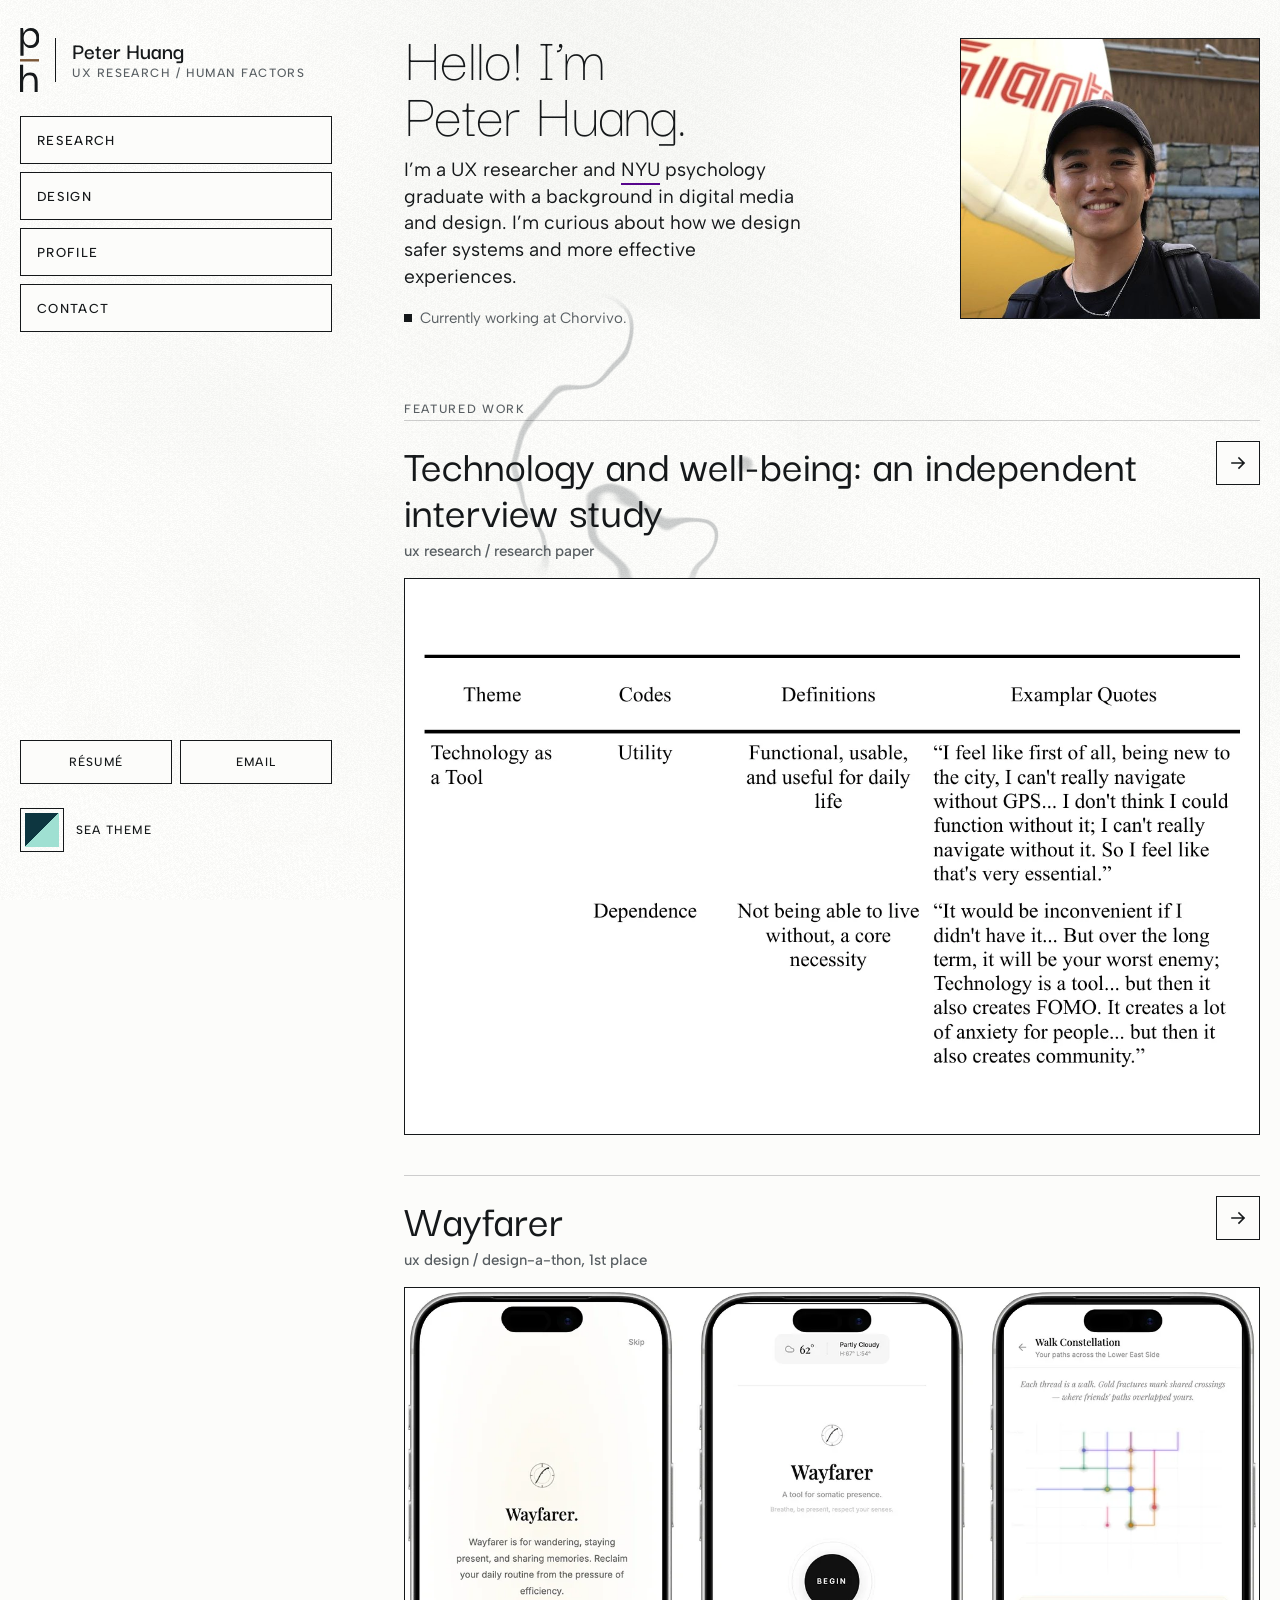
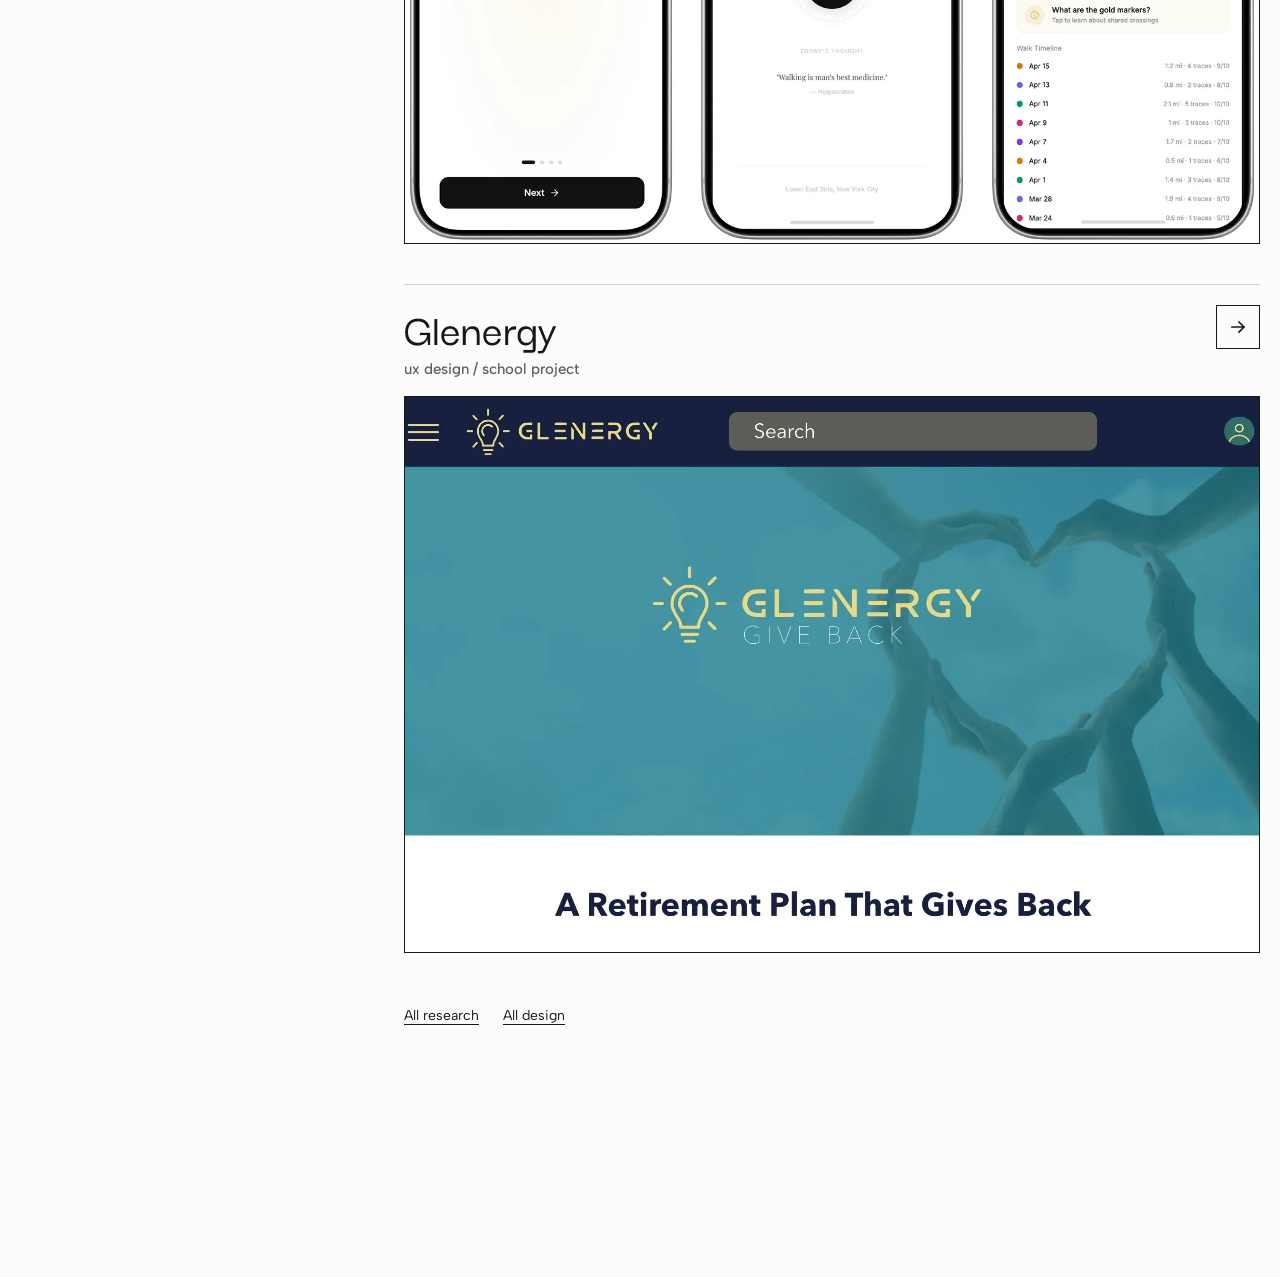
==== commit 14d9f974: "NYU in the intro with a quick underline; accessibility fixes - Intro: "I'm a UX researcher and NYU p" ====
--- a/index.html
+++ b/index.html
@@ -21,10 +21,10 @@
 <body>
 <canvas class="fog" id="gl" aria-hidden="true"></canvas>
 <header class="rail">
-  <a class="home-link" href="#home" aria-label="Peter Huang, home">
+  <a class="home-link" href="#home">
     <svg class="mark" viewBox="42 555 402 1328" aria-hidden="true"><path d="M265 972Q226 972 199 958.5Q172 945 154.5 927Q137 909 128.5 893Q120 877 118 872H116V1130H50V555H105L116 657H118Q120 652 128 636Q136 620 152.5 601Q169 582 196.5 568.5Q224 555 265 555Q324 555 364 582Q404 609 424 656.5Q444 704 444 765Q444 825 423.5 872Q403 919 363 945.5Q323 972 265 972ZM252 915Q299 915 327.5 893Q356 871 368.5 836.5Q381 802 381 764Q381 725 367 691Q353 657 323.5 635.5Q294 614 246 614Q207 614 178 632Q149 650 133.5 684Q118 718 118 764Q118 810 134.5 844.5Q151 879 181.5 897Q212 915 252 915Z"/><rect x="42" y="1200" width="402" height="50"/><path d="M42 1883V1320H107V1577H109Q111 1572 118.5 1555.5Q126 1539 142 1521Q158 1503 185 1489.5Q212 1476 253 1476Q295 1476 323 1488.5Q351 1501 368 1523Q385 1545 393.5 1572.5Q402 1600 405 1628Q408 1656 408 1682V1883H345V1682Q345 1638 335.5 1604.5Q326 1571 302.5 1552.5Q279 1534 235 1534Q189 1534 161 1555.5Q133 1577 120 1612.5Q107 1648 107 1690V1883Z"/></svg>
     <span class="lock-div" aria-hidden="true"></span>
-    <span class="lock-txt" aria-hidden="true"><span class="lock-name">Peter Huang</span><span class="role">UX research / human factors</span></span>
+    <span class="lock-txt"><span class="lock-name">Peter Huang</span> <span class="role">UX research / human factors</span><span class="sr">, home</span></span>
   </a>
   <nav aria-label="Main"><ul class="nav4" id="nav4"></ul></nav>
   <nav class="sub" id="sub" aria-label="In this section" hidden><span class="track" aria-hidden="true"><i id="prog"></i></span><ol id="sub-list"></ol></nav>
--- a/shared/core.css
+++ b/shared/core.css
@@ -49,7 +49,7 @@
   background:repeating-linear-gradient(135deg,transparent 0 11px,#15181A1c 11px 12px);
   font:500 12px/1 var(--body);letter-spacing:.14em;text-transform:uppercase;color:var(--graphite)}
 .c-sec{display:grid;grid-template-columns:120px minmax(0,1fr);gap:8px 24px;padding:20px 0;border-top:1px solid var(--rule)}
-.c-sec h3{margin:0;font:500 12px/1.6 var(--body);text-transform:uppercase;letter-spacing:.14em;color:var(--graphite)}
+.c-sec .c-h{margin:0;font:500 12px/1.6 var(--body);text-transform:uppercase;letter-spacing:.14em;color:var(--graphite)}
 .c-sec p{margin:0;max-width:62ch}
 .c-paper{margin:24px 0 0}
 @media (max-width:560px){.c-sec{grid-template-columns:minmax(0,1fr)}}
@@ -138,8 +138,8 @@
 .c-tbl .n{text-align:right;width:1%;white-space:nowrap;padding-right:20px}
 .c-themes{display:grid;gap:8px;margin:4px 0 28px}
 .c-theme{border:1px solid var(--ink);padding:20px}
-.c-theme h4{margin:0 0 16px;font:500 clamp(24px,2.4vw,32px)/1.05 var(--display);display:grid;gap:8px}
-.c-theme h4 span{font:500 12px/1 var(--body);letter-spacing:.14em;text-transform:uppercase;color:var(--graphite)}
+.c-theme h3{margin:0 0 16px;font:500 clamp(24px,2.4vw,32px)/1.05 var(--display);display:grid;gap:8px}
+.c-theme h3 span{font:500 12px/1 var(--body);letter-spacing:.14em;text-transform:uppercase;color:var(--graphite)}
 .c-theme dl{margin:0;display:grid}
 .c-code{display:grid;grid-template-columns:minmax(0,200px) minmax(0,1fr);gap:4px 24px;padding:16px 0;border-top:1px solid var(--rule)}
 .c-code dt{font:500 20px/1.1 var(--display);grid-row:span 9}
--- a/site/app.css
+++ b/site/app.css
@@ -1,7 +1,6 @@
 /* Site — Split Pane. Rail with four buttons; one page of work at a time. Three themes from Peter's curated images. */
 html[data-theme="land"]{--t0:#E8EAE4;--t1:#DADDD7;--t2:#E9DFD3;--t3:#D9CDBF;--glyph:#15181A;--mist:#FCFCFA;--fog:#DADDD7;--ink:#15181A;--graphite:#585E62;--lichen:#5F6E2E;--earth:#7A5636;--halo:#7A5636;--rule:#15181A33;color-scheme:light}
 html[data-theme="sea"]{--mist:#0D3640;--fog:#1A5E68;--ink:#F5FCFA;--graphite:#DDEFEC;--lichen:#9FE0D2;--earth:#9FE0D2;--halo:#9FE0D2;--rule:#EEF8F630;--t0:#14505A;--t1:#1E6873;--t2:#2C7F86;--t3:#3F8C8F;--glyph:#EEF8F6;color-scheme:dark}
-body{transition:background-color .5s ease-out,color .5s ease-out}
 :root{--rail:min(30vw,360px)}
 [tabindex="-1"]:focus{outline:none}
 
@@ -18,7 +17,7 @@
 .lock-div{flex:none;width:1px;height:44px;background:var(--ink)}
 .lock-txt{display:flex;flex-direction:column;gap:4px;min-width:0}
 .lock-name{font:600 24px/1 var(--display)}
-.home-link .role{display:block;font-size:11px;line-height:1.3;letter-spacing:.12em}
+.home-link .role{display:block;font-size:12px;line-height:1.3;letter-spacing:.12em}
 .home-link:hover .lock-name{text-decoration:underline;text-underline-offset:4px}
 
 /* main logo, animated: p and h stay, the rest rolls Peter Huang ⇄ psychology human factors */
@@ -29,7 +28,7 @@
 .phm-w{height:1.16em;overflow:hidden}
 .phm-r{display:flex;flex-direction:column;transition:transform .8s cubic-bezier(.2,.7,.2,1)}
 .phm-r>span{display:block;height:1.16em;line-height:1.16}
-.phm-r .lt{font-weight:300}
+/* every word in the roll uses the same weight as the fixed p and h (500), so no pair changes weight mid-loop */
 .phm-bar{display:block;margin:.04em 0 .051em .042em;width:.402em;height:.05em;background:var(--bar)}
 .phm-l.h,.phm-l.h .phm-w{height:.78em}
 .phm-l.h>span:first-child,.phm-l.h .phm-r{margin-top:-.38em}
@@ -282,3 +281,59 @@
 .story-prog{position:fixed;z-index:6;left:0;right:0;bottom:0;height:2px;background:var(--rule)}
 .story-prog i{position:absolute;inset:0;background:var(--ink);transform-origin:left;transform:scaleX(var(--p,0))}
 .wip{color:var(--graphite)}
+
+/* project label folded into the line under the title: lowercase, graphite, no tracking */
+.m-in{color:var(--graphite);text-transform:lowercase;letter-spacing:0;font-weight:500;margin-right:.5em}
+.pf-mission{margin:24px 0 0}
+.theme-switch *,.theme-switch *::before,.theme-switch *::after{transition:none!important}
+
+/* context line under a title: kind / field / detail. Own line, lowercase, graphite, no tracking. */
+.ctx{margin:8px 0 0;font:500 15px/1.4 var(--body);color:var(--graphite);text-transform:lowercase;letter-spacing:0}
+.fw .ctx,.work .ctx{margin-top:10px}
+.fw .ctx+.fw-p,.work .ctx+.line{margin-top:8px}
+.case .ctx{margin:0 0 12px;font-size:16px}
+.case .c-t+.ctx{margin-top:-4px}
+.cv-role{margin:2px 0 0;font-size:15px}
+.xp .ctx,.cv .ctx{margin:2px 0 8px;font-size:14px}
+
+/* Home featured: title, context, picture */
+.fw .ctx{margin:8px 0 16px}
+/* case pages: key finding first */
+.c-find{margin:16px 0 24px;padding:16px 0;border-block:1px solid var(--rule);font:400 clamp(22px,2.2vw,28px)/1.2 var(--display);max-width:44ch;text-wrap:pretty}
+.c-find .label{display:block;margin:0 0 8px;font:500 12px/1.3 var(--body)}
+/* Home featured pictures share one frame (Wayfarer's own ratio, so Wayfarer stays uncropped); others crop from the top */
+.fw-img{aspect-ratio:1414/920;object-fit:cover;object-position:top}
+
+/* logo loop: the jump back to the first pair happens with no motion */
+.phm.snap .phm-r{transition:none!important}
+/* story: long sentences and timeline labels */
+.story-line.long{font-size:clamp(22px,2vw,32px)!important;line-height:1.18!important}
+.story-svg text[text-anchor="start"]{font-size:24px}
+
+/* Home: one small line under the intro */
+.hi-now{margin:16px 0 0;display:flex;align-items:center;gap:8px;font-size:15px;color:var(--graphite)}
+.hi-sq{flex:none;width:8px;height:8px;background:var(--ink)}
+/* Profile and résumé share one entry layout */
+.xp-pts{margin:8px 0 0;padding-left:18px;font-size:15px;display:grid;gap:4px;max-width:66ch}
+.xp-note{margin:8px 0 0;display:flex;gap:8px;align-items:flex-start;font-size:14px;color:var(--graphite);max-width:62ch}
+.xp-note b{font-weight:500;color:var(--ink);margin-right:4px}
+.xp-lock{flex:none;margin-top:4px;width:10px;height:8px;border:1px solid var(--graphite);position:relative;top:3px}
+.xp-lock::before{content:"";position:absolute;left:1px;right:1px;top:-6px;height:5px;border:1px solid var(--graphite);border-bottom:0}
+
+/* story: fixed stage over native-scrolling steps; every scroll settles on a step */
+html.story-snap{scroll-snap-type:y mandatory}
+.story-stage{position:fixed;inset:0;z-index:2}
+.story-step{height:100vh;height:100svh;scroll-snap-align:start}
+.story-skip,.story-hint,.story-prog{z-index:7}
+
+/* NYU in the intro: one quick violet underline after the intro types in, then it stays.
+   Land #57068C on the ground 11.3:1; Sea #D4B8F2 on the ground 7.4:1. Only transform animates. */
+html[data-theme="land"]{--nyu-line:#57068C}
+html[data-theme="sea"]{--nyu-line:#D4B8F2}
+.nyu{position:relative;display:inline-block;white-space:nowrap}
+.tw-g .nyu{visibility:visible;color:transparent}
+.nyu::after{content:"";position:absolute;left:0;right:0;bottom:-.08em;height:2px;background:var(--nyu-line);transform:scaleX(0);transform-origin:left}
+.nyu.draw::after{animation:nyux .35s cubic-bezier(.2,.7,.2,1) forwards}
+.nyu.drawn::after{transform:none}
+@keyframes nyux{to{transform:scaleX(1)}}
+@media (prefers-reduced-motion:reduce){.nyu::after{transform:none!important;animation:none!important}}
